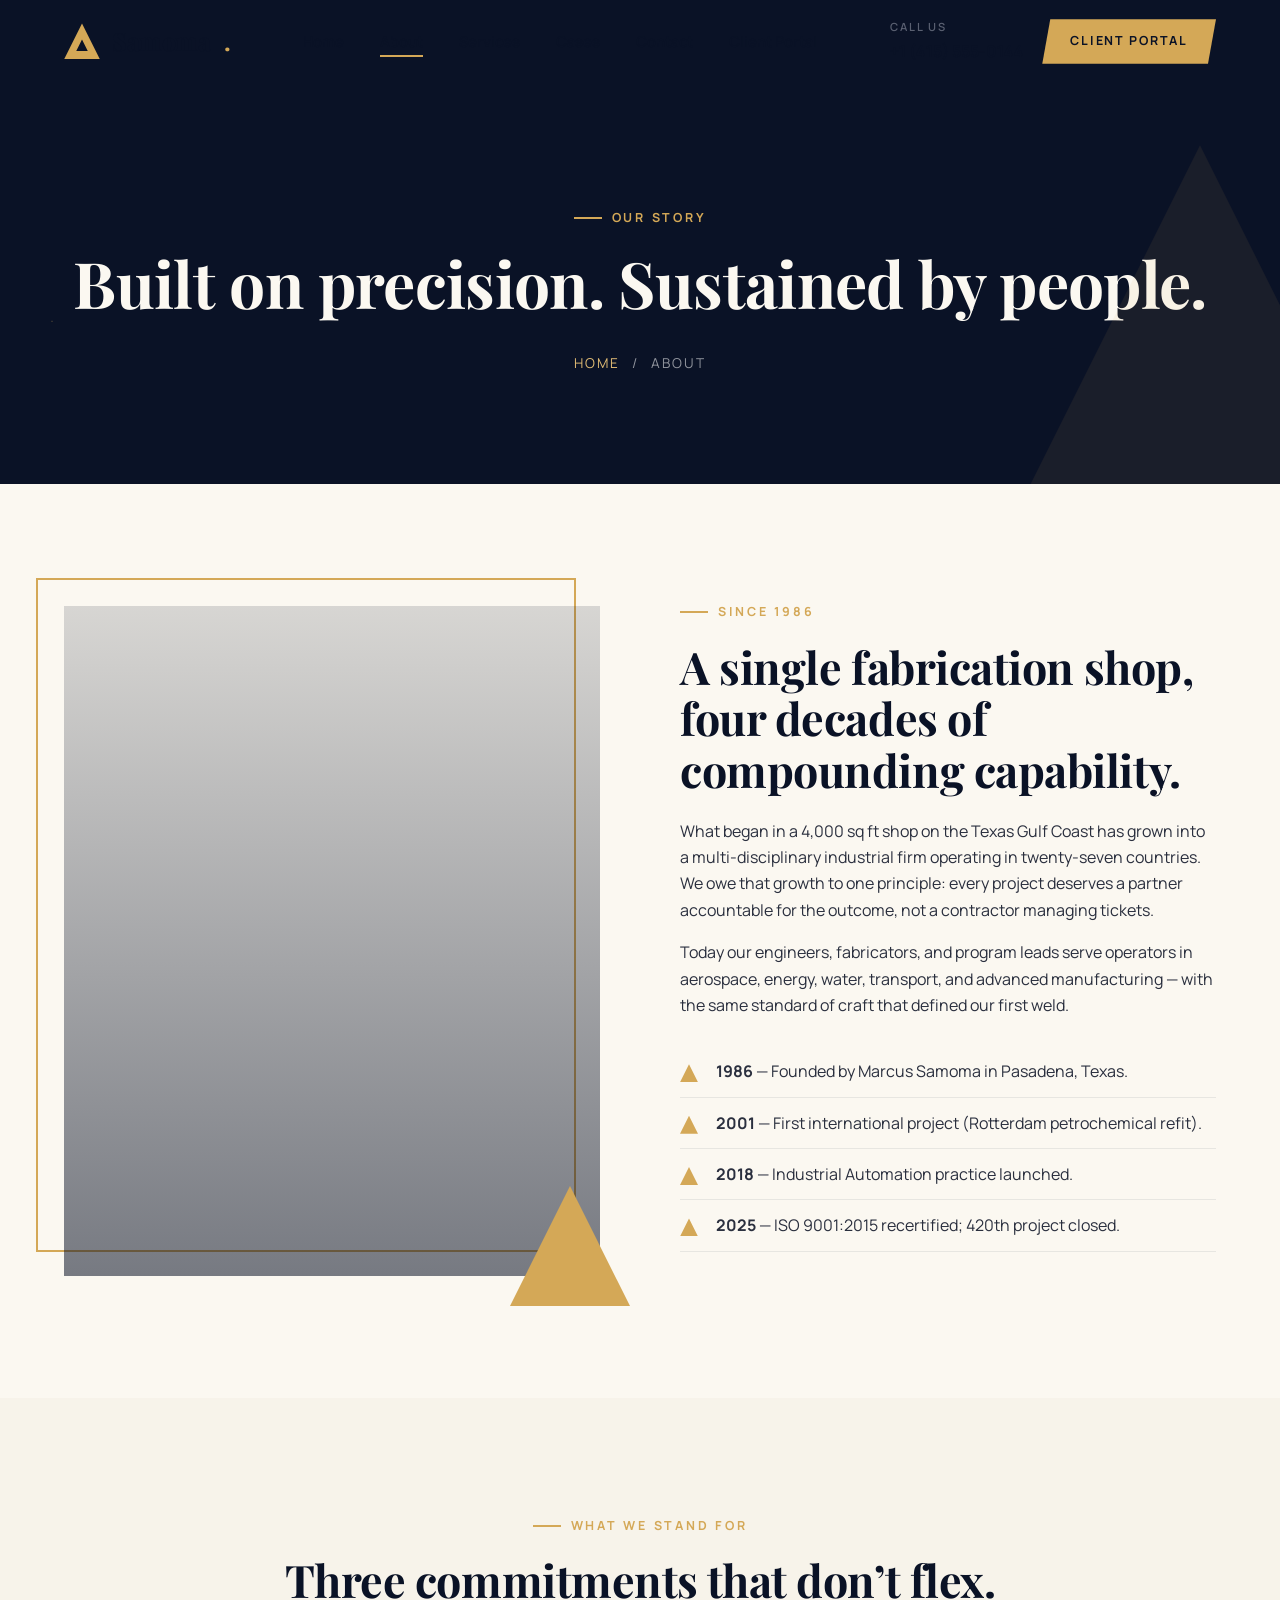
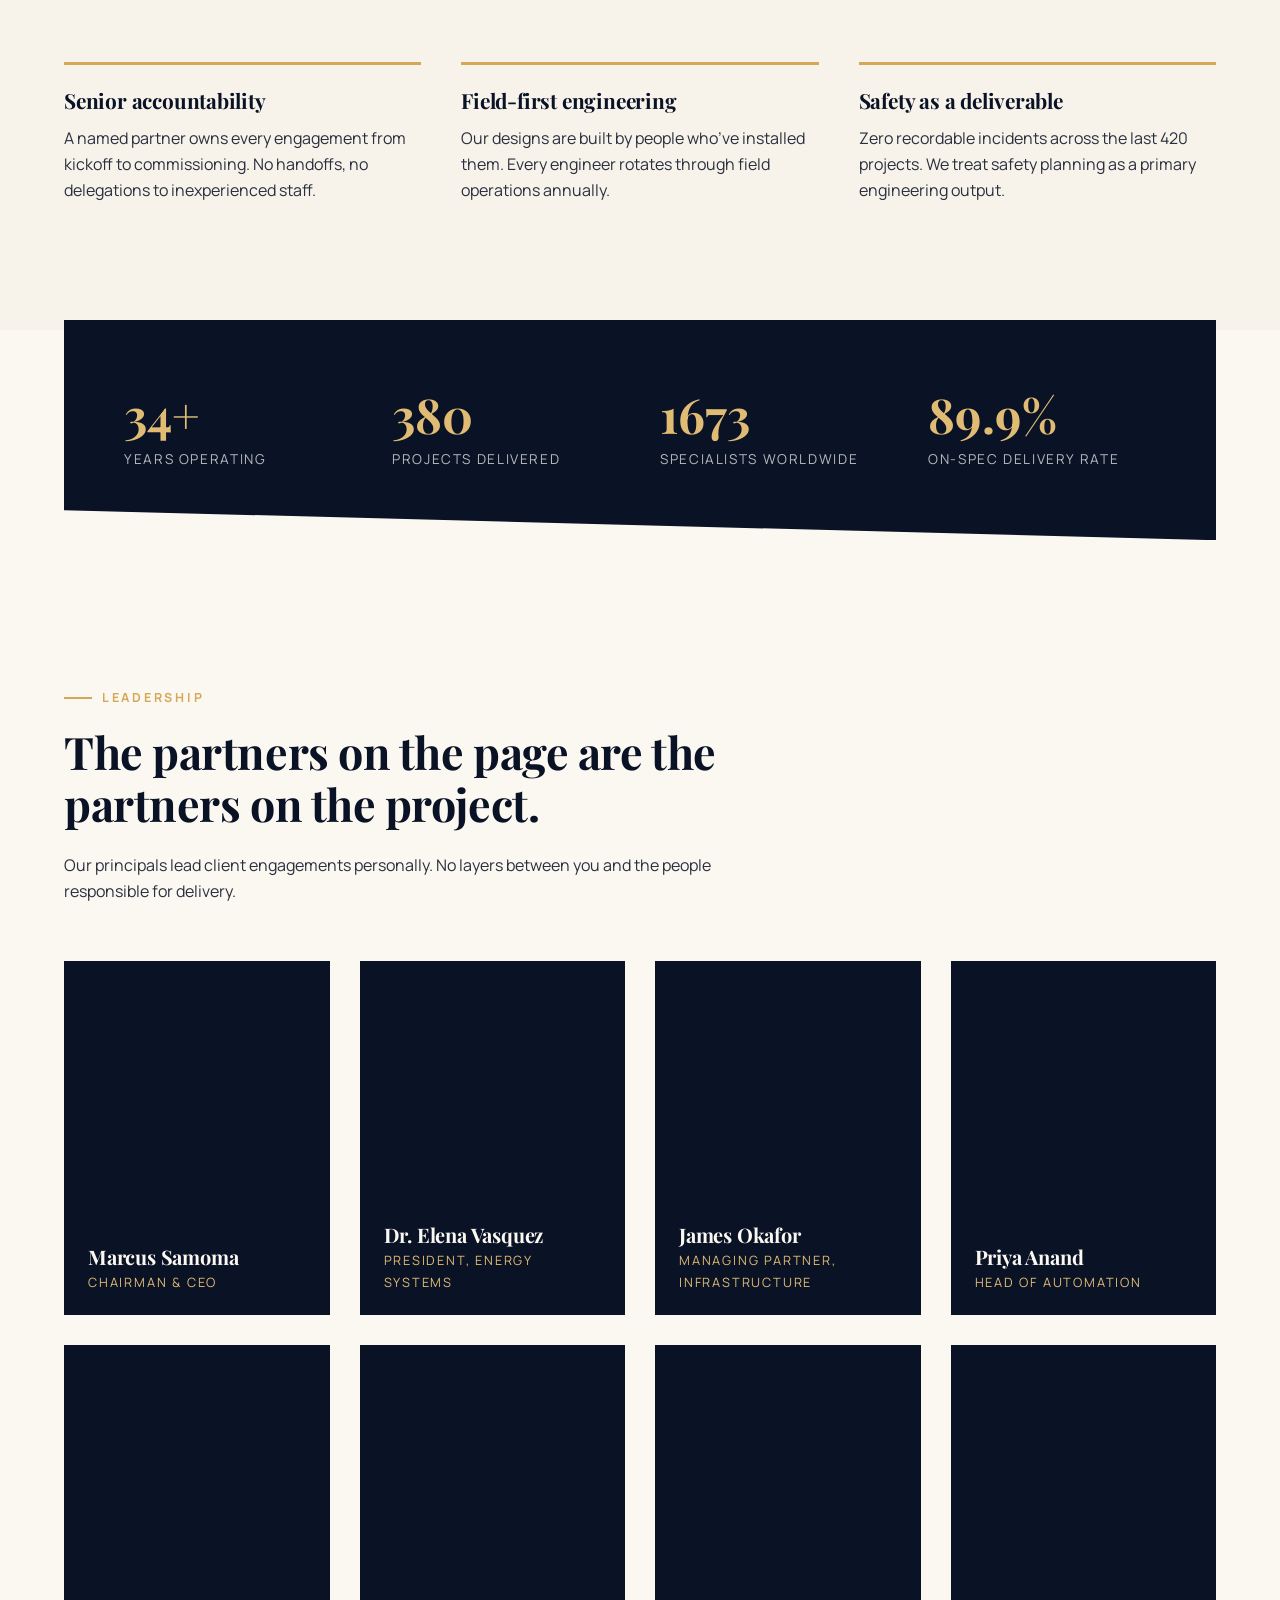
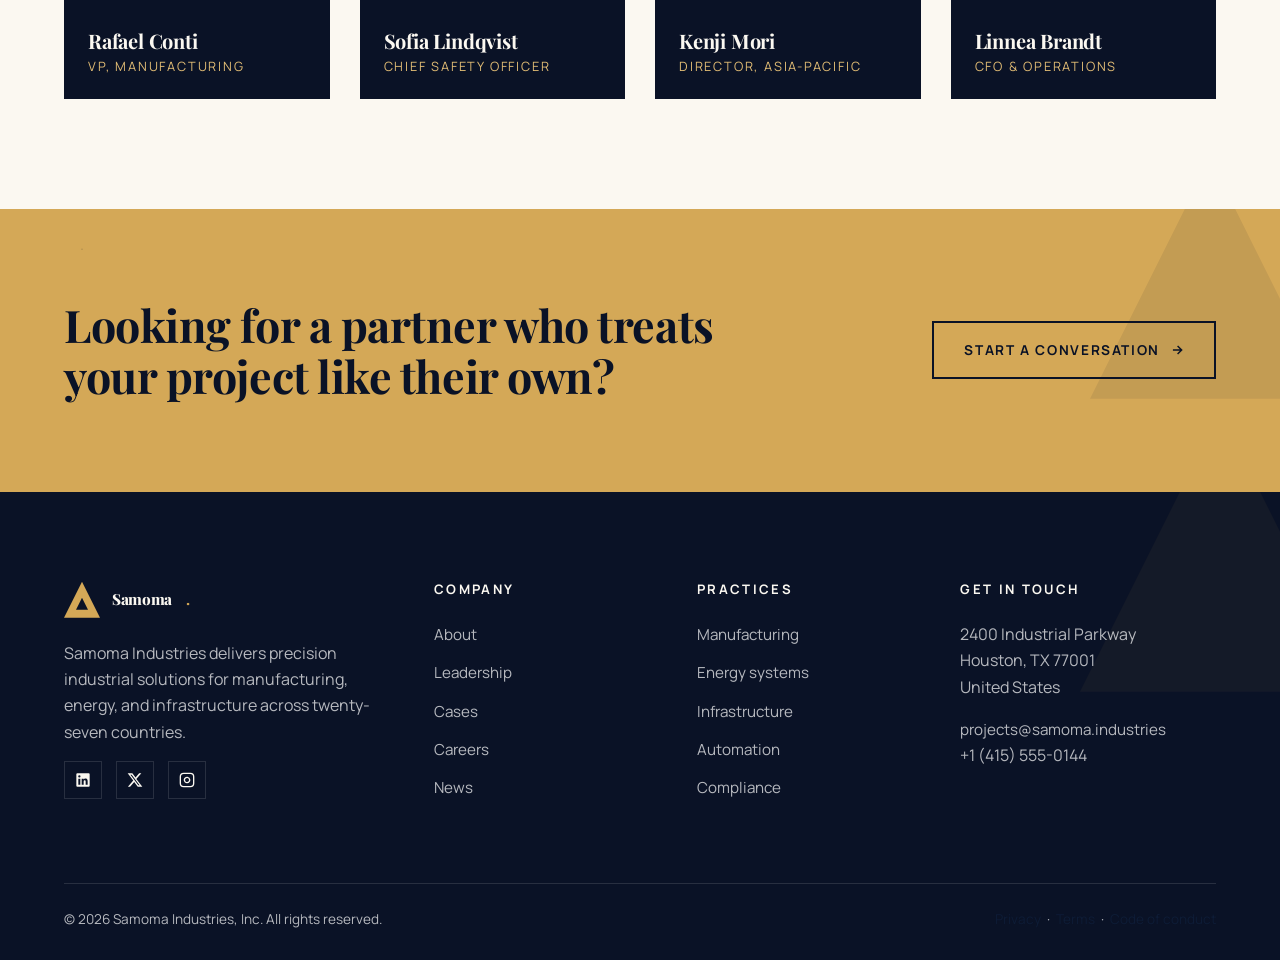
==== about.html @ aee5e315 "Initial commit: Samoma Industries static marketing site Four hand-written HTML pages (index, about, " ====
<!DOCTYPE html>
<html lang="en">
<head>
  <meta charset="UTF-8" />
  <meta name="viewport" content="width=device-width, initial-scale=1.0" />
  <title>About — Samoma Industries</title>
  <meta name="description" content="Four decades of industrial engineering, led by a senior team operating in 27 countries." />
  <link rel="preconnect" href="https://fonts.googleapis.com" />
  <link rel="preconnect" href="https://fonts.gstatic.com" crossorigin />
  <link href="https://fonts.googleapis.com/css2?family=Manrope:wght@400;500;600;700;800&family=Playfair+Display:ital,wght@0,400;0,600;0,700;0,800;1,400;1,600&display=swap" rel="stylesheet" />
  <link rel="stylesheet" href="assets/css/style.css" />
</head>
<body>

  <!-- Header -->
  <header class="site-header">
    <div class="container nav">
      <a class="brand" href="index.html">
        <span class="mark"></span>
        Samoma<strong>.</strong>
      </a>
      <ul class="nav-links" id="nav-links">
        <li><a href="index.html">Home</a></li>
        <li><a href="about.html" class="active">About</a></li>
        <li><a href="services.html">Services</a></li>
        <li><a href="services.html#cases">Cases</a></li>
        <li><a href="#contact">Contact</a></li>
        <li><a href="login.html">Client Portal</a></li>
      </ul>
      <div class="nav-cta">
        <div class="nav-phone">
          <span>Call us</span>
          +1 (415) 555&#8209;0144
        </div>
        <a class="btn btn-primary btn-compact" href="login.html">Client Portal</a>
        <button class="nav-toggle" aria-label="Toggle menu">
          <span></span><span></span><span></span>
        </button>
      </div>
    </div>
  </header>

  <!-- Page hero -->
  <section class="page-hero">
    <div class="container reveal">
      <span class="eyebrow" style="justify-content:center;">Our story</span>
      <h1>Built on precision. Sustained by people.</h1>
      <div class="crumbs">
        <a href="index.html">Home</a> <span>/</span> <span>About</span>
      </div>
    </div>
  </section>

  <!-- Story -->
  <section>
    <div class="container">
      <div class="about-preview">
        <div class="about-image reveal" style="background-image: linear-gradient(180deg, rgba(10,18,38,0.15), rgba(10,18,38,0.55)), url('https://images.unsplash.com/photo-1565939497761-3f0a9b2bc6e5?auto=format&fit=crop&w=900&q=80');"></div>
        <div class="about-copy reveal">
          <span class="eyebrow">Since 1986</span>
          <h2>A single fabrication shop, four decades of compounding capability.</h2>
          <p>What began in a 4,000 sq ft shop on the Texas Gulf Coast has grown into a multi-disciplinary industrial firm operating in twenty-seven countries. We owe that growth to one principle: every project deserves a partner accountable for the outcome, not a contractor managing tickets.</p>
          <p>Today our engineers, fabricators, and program leads serve operators in aerospace, energy, water, transport, and advanced manufacturing &mdash; with the same standard of craft that defined our first weld.</p>
          <ul class="about-features">
            <li><strong>1986</strong> &mdash; Founded by Marcus Samoma in Pasadena, Texas.</li>
            <li><strong>2001</strong> &mdash; First international project (Rotterdam petrochemical refit).</li>
            <li><strong>2018</strong> &mdash; Industrial Automation practice launched.</li>
            <li><strong>2025</strong> &mdash; ISO 9001:2015 recertified; 420th project closed.</li>
          </ul>
        </div>
      </div>
    </div>
  </section>

  <!-- Values -->
  <section style="background: var(--cream-100);">
    <div class="container">
      <div class="section-head center reveal">
        <span class="eyebrow">What we stand for</span>
        <h2>Three commitments that don&rsquo;t flex.</h2>
      </div>
      <div class="values-grid">
        <div class="value-card reveal">
          <h3>Senior accountability</h3>
          <p>A named partner owns every engagement from kickoff to commissioning. No handoffs, no delegations to inexperienced staff.</p>
        </div>
        <div class="value-card reveal">
          <h3>Field-first engineering</h3>
          <p>Our designs are built by people who&rsquo;ve installed them. Every engineer rotates through field operations annually.</p>
        </div>
        <div class="value-card reveal">
          <h3>Safety as a deliverable</h3>
          <p>Zero recordable incidents across the last 420 projects. We treat safety planning as a primary engineering output.</p>
        </div>
      </div>
    </div>
  </section>

  <!-- Stats band -->
  <section class="tight" style="padding-bottom: 110px;">
    <div class="container">
      <div class="stats-band reveal">
        <div class="stat">
          <div class="num"><span data-count="38" data-suffix="+">0</span></div>
          <div class="label">Years operating</div>
        </div>
        <div class="stat">
          <div class="num"><span data-count="420" data-suffix="">0</span></div>
          <div class="label">Projects delivered</div>
        </div>
        <div class="stat">
          <div class="num"><span data-count="1850" data-suffix="">0</span></div>
          <div class="label">Specialists worldwide</div>
        </div>
        <div class="stat">
          <div class="num"><span data-count="99.4" data-suffix="%">0</span></div>
          <div class="label">On-spec delivery rate</div>
        </div>
      </div>
    </div>
  </section>

  <!-- Team -->
  <section id="team" style="padding-top: 30px;">
    <div class="container">
      <div class="section-head reveal">
        <span class="eyebrow">Leadership</span>
        <h2>The partners on the page are the partners on the project.</h2>
        <p>Our principals lead client engagements personally. No layers between you and the people responsible for delivery.</p>
      </div>

      <div class="team-grid">
        <article class="team-card reveal">
          <div class="team-photo" style="background-image: url('https://images.unsplash.com/photo-1560250097-0b93528c311a?auto=format&fit=crop&w=600&q=80');"></div>
          <div class="team-social">
            <a href="#" aria-label="LinkedIn"><svg width="14" height="14" viewBox="0 0 24 24" fill="currentColor"><path d="M20.5 2h-17A1.5 1.5 0 0 0 2 3.5v17A1.5 1.5 0 0 0 3.5 22h17a1.5 1.5 0 0 0 1.5-1.5v-17A1.5 1.5 0 0 0 20.5 2zM8 19H5v-9h3zM6.5 8.25A1.75 1.75 0 1 1 8.3 6.5a1.78 1.78 0 0 1-1.8 1.75zM19 19h-3v-4.74c0-1.42-.6-1.93-1.38-1.93A1.74 1.74 0 0 0 13 14.19V19h-3v-9h2.9v1.3a3.11 3.11 0 0 1 2.7-1.4c1.55 0 3.36.86 3.36 3.66z"/></svg></a>
          </div>
          <div class="team-info">
            <h4>Marcus Samoma</h4>
            <div class="role">Chairman &amp; CEO</div>
          </div>
        </article>

        <article class="team-card reveal">
          <div class="team-photo" style="background-image: url('https://images.unsplash.com/photo-1573497019940-1c28c88b4f3e?auto=format&fit=crop&w=600&q=80');"></div>
          <div class="team-social">
            <a href="#" aria-label="LinkedIn"><svg width="14" height="14" viewBox="0 0 24 24" fill="currentColor"><path d="M20.5 2h-17A1.5 1.5 0 0 0 2 3.5v17A1.5 1.5 0 0 0 3.5 22h17a1.5 1.5 0 0 0 1.5-1.5v-17A1.5 1.5 0 0 0 20.5 2zM8 19H5v-9h3zM6.5 8.25A1.75 1.75 0 1 1 8.3 6.5a1.78 1.78 0 0 1-1.8 1.75zM19 19h-3v-4.74c0-1.42-.6-1.93-1.38-1.93A1.74 1.74 0 0 0 13 14.19V19h-3v-9h2.9v1.3a3.11 3.11 0 0 1 2.7-1.4c1.55 0 3.36.86 3.36 3.66z"/></svg></a>
          </div>
          <div class="team-info">
            <h4>Dr. Elena Vasquez</h4>
            <div class="role">President, Energy Systems</div>
          </div>
        </article>

        <article class="team-card reveal">
          <div class="team-photo" style="background-image: url('https://images.unsplash.com/photo-1507003211169-0a1dd7228f2d?auto=format&fit=crop&w=600&q=80');"></div>
          <div class="team-social">
            <a href="#" aria-label="LinkedIn"><svg width="14" height="14" viewBox="0 0 24 24" fill="currentColor"><path d="M20.5 2h-17A1.5 1.5 0 0 0 2 3.5v17A1.5 1.5 0 0 0 3.5 22h17a1.5 1.5 0 0 0 1.5-1.5v-17A1.5 1.5 0 0 0 20.5 2zM8 19H5v-9h3zM6.5 8.25A1.75 1.75 0 1 1 8.3 6.5a1.78 1.78 0 0 1-1.8 1.75zM19 19h-3v-4.74c0-1.42-.6-1.93-1.38-1.93A1.74 1.74 0 0 0 13 14.19V19h-3v-9h2.9v1.3a3.11 3.11 0 0 1 2.7-1.4c1.55 0 3.36.86 3.36 3.66z"/></svg></a>
          </div>
          <div class="team-info">
            <h4>James Okafor</h4>
            <div class="role">Managing Partner, Infrastructure</div>
          </div>
        </article>

        <article class="team-card reveal">
          <div class="team-photo" style="background-image: url('https://images.unsplash.com/photo-1580489944761-15a19d654956?auto=format&fit=crop&w=600&q=80');"></div>
          <div class="team-social">
            <a href="#" aria-label="LinkedIn"><svg width="14" height="14" viewBox="0 0 24 24" fill="currentColor"><path d="M20.5 2h-17A1.5 1.5 0 0 0 2 3.5v17A1.5 1.5 0 0 0 3.5 22h17a1.5 1.5 0 0 0 1.5-1.5v-17A1.5 1.5 0 0 0 20.5 2zM8 19H5v-9h3zM6.5 8.25A1.75 1.75 0 1 1 8.3 6.5a1.78 1.78 0 0 1-1.8 1.75zM19 19h-3v-4.74c0-1.42-.6-1.93-1.38-1.93A1.74 1.74 0 0 0 13 14.19V19h-3v-9h2.9v1.3a3.11 3.11 0 0 1 2.7-1.4c1.55 0 3.36.86 3.36 3.66z"/></svg></a>
          </div>
          <div class="team-info">
            <h4>Priya Anand</h4>
            <div class="role">Head of Automation</div>
          </div>
        </article>

        <article class="team-card reveal">
          <div class="team-photo" style="background-image: url('https://images.unsplash.com/photo-1519085360753-af0119f7cbe7?auto=format&fit=crop&w=600&q=80');"></div>
          <div class="team-social">
            <a href="#" aria-label="LinkedIn"><svg width="14" height="14" viewBox="0 0 24 24" fill="currentColor"><path d="M20.5 2h-17A1.5 1.5 0 0 0 2 3.5v17A1.5 1.5 0 0 0 3.5 22h17a1.5 1.5 0 0 0 1.5-1.5v-17A1.5 1.5 0 0 0 20.5 2zM8 19H5v-9h3zM6.5 8.25A1.75 1.75 0 1 1 8.3 6.5a1.78 1.78 0 0 1-1.8 1.75zM19 19h-3v-4.74c0-1.42-.6-1.93-1.38-1.93A1.74 1.74 0 0 0 13 14.19V19h-3v-9h2.9v1.3a3.11 3.11 0 0 1 2.7-1.4c1.55 0 3.36.86 3.36 3.66z"/></svg></a>
          </div>
          <div class="team-info">
            <h4>Rafael Conti</h4>
            <div class="role">VP, Manufacturing</div>
          </div>
        </article>

        <article class="team-card reveal">
          <div class="team-photo" style="background-image: url('https://images.unsplash.com/photo-1573496359142-b8d87734a5a2?auto=format&fit=crop&w=600&q=80');"></div>
          <div class="team-social">
            <a href="#" aria-label="LinkedIn"><svg width="14" height="14" viewBox="0 0 24 24" fill="currentColor"><path d="M20.5 2h-17A1.5 1.5 0 0 0 2 3.5v17A1.5 1.5 0 0 0 3.5 22h17a1.5 1.5 0 0 0 1.5-1.5v-17A1.5 1.5 0 0 0 20.5 2zM8 19H5v-9h3zM6.5 8.25A1.75 1.75 0 1 1 8.3 6.5a1.78 1.78 0 0 1-1.8 1.75zM19 19h-3v-4.74c0-1.42-.6-1.93-1.38-1.93A1.74 1.74 0 0 0 13 14.19V19h-3v-9h2.9v1.3a3.11 3.11 0 0 1 2.7-1.4c1.55 0 3.36.86 3.36 3.66z"/></svg></a>
          </div>
          <div class="team-info">
            <h4>Sofia Lindqvist</h4>
            <div class="role">Chief Safety Officer</div>
          </div>
        </article>

        <article class="team-card reveal">
          <div class="team-photo" style="background-image: url('https://images.unsplash.com/photo-1567532939604-b6b5b0db2604?auto=format&fit=crop&w=600&q=80');"></div>
          <div class="team-social">
            <a href="#" aria-label="LinkedIn"><svg width="14" height="14" viewBox="0 0 24 24" fill="currentColor"><path d="M20.5 2h-17A1.5 1.5 0 0 0 2 3.5v17A1.5 1.5 0 0 0 3.5 22h17a1.5 1.5 0 0 0 1.5-1.5v-17A1.5 1.5 0 0 0 20.5 2zM8 19H5v-9h3zM6.5 8.25A1.75 1.75 0 1 1 8.3 6.5a1.78 1.78 0 0 1-1.8 1.75zM19 19h-3v-4.74c0-1.42-.6-1.93-1.38-1.93A1.74 1.74 0 0 0 13 14.19V19h-3v-9h2.9v1.3a3.11 3.11 0 0 1 2.7-1.4c1.55 0 3.36.86 3.36 3.66z"/></svg></a>
          </div>
          <div class="team-info">
            <h4>Kenji Mori</h4>
            <div class="role">Director, Asia-Pacific</div>
          </div>
        </article>

        <article class="team-card reveal">
          <div class="team-photo" style="background-image: url('https://images.unsplash.com/photo-1559548331-f9cb98280344?auto=format&fit=crop&w=600&q=80');"></div>
          <div class="team-social">
            <a href="#" aria-label="LinkedIn"><svg width="14" height="14" viewBox="0 0 24 24" fill="currentColor"><path d="M20.5 2h-17A1.5 1.5 0 0 0 2 3.5v17A1.5 1.5 0 0 0 3.5 22h17a1.5 1.5 0 0 0 1.5-1.5v-17A1.5 1.5 0 0 0 20.5 2zM8 19H5v-9h3zM6.5 8.25A1.75 1.75 0 1 1 8.3 6.5a1.78 1.78 0 0 1-1.8 1.75zM19 19h-3v-4.74c0-1.42-.6-1.93-1.38-1.93A1.74 1.74 0 0 0 13 14.19V19h-3v-9h2.9v1.3a3.11 3.11 0 0 1 2.7-1.4c1.55 0 3.36.86 3.36 3.66z"/></svg></a>
          </div>
          <div class="team-info">
            <h4>Linnea Brandt</h4>
            <div class="role">CFO &amp; Operations</div>
          </div>
        </article>
      </div>
    </div>
  </section>

  <!-- CTA -->
  <section id="contact" class="cta-band">
    <div class="container cta-inner reveal">
      <h2>Looking for a partner who treats your project like their own?</h2>
      <a class="btn btn-outline" href="mailto:projects@samoma.industries">
        Start a conversation
        <svg class="arrow" width="14" height="14" viewBox="0 0 24 24" fill="none" stroke="currentColor" stroke-width="2.5"><path d="M5 12h14M13 5l7 7-7 7"/></svg>
      </a>
    </div>
  </section>

  <!-- Footer -->
  <footer class="site-footer">
    <div class="container">
      <div class="footer-grid">
        <div>
          <a class="brand" href="index.html">
            <span class="mark"></span>
            Samoma<strong>.</strong>
          </a>
          <p>Samoma Industries delivers precision industrial solutions for manufacturing, energy, and infrastructure across twenty-seven countries.</p>
          <div class="footer-socials">
            <a href="#" aria-label="LinkedIn"><svg width="16" height="16" viewBox="0 0 24 24" fill="currentColor"><path d="M20.5 2h-17A1.5 1.5 0 0 0 2 3.5v17A1.5 1.5 0 0 0 3.5 22h17a1.5 1.5 0 0 0 1.5-1.5v-17A1.5 1.5 0 0 0 20.5 2zM8 19H5v-9h3zM6.5 8.25A1.75 1.75 0 1 1 8.3 6.5a1.78 1.78 0 0 1-1.8 1.75zM19 19h-3v-4.74c0-1.42-.6-1.93-1.38-1.93A1.74 1.74 0 0 0 13 14.19V19h-3v-9h2.9v1.3a3.11 3.11 0 0 1 2.7-1.4c1.55 0 3.36.86 3.36 3.66z"/></svg></a>
            <a href="#" aria-label="Twitter"><svg width="16" height="16" viewBox="0 0 24 24" fill="currentColor"><path d="M18.244 2H21.5l-7.5 8.57L23 22h-6.844l-5.36-7.01L4.6 22H1.34l8.014-9.16L1 2h7.014l4.84 6.41zm-1.2 18h1.83L7.04 4h-1.96z"/></svg></a>
            <a href="#" aria-label="Instagram"><svg width="16" height="16" viewBox="0 0 24 24" fill="none" stroke="currentColor" stroke-width="2"><rect x="2" y="2" width="20" height="20" rx="5"/><path d="M16 11.37A4 4 0 1 1 12.63 8 4 4 0 0 1 16 11.37zM17.5 6.5h.01"/></svg></a>
          </div>
        </div>
        <div>
          <h5>Company</h5>
          <ul>
            <li><a href="about.html">About</a></li>
            <li><a href="about.html#team">Leadership</a></li>
            <li><a href="services.html#cases">Cases</a></li>
            <li><a href="#">Careers</a></li>
            <li><a href="#">News</a></li>
          </ul>
        </div>
        <div>
          <h5>Practices</h5>
          <ul>
            <li><a href="services.html">Manufacturing</a></li>
            <li><a href="services.html">Energy systems</a></li>
            <li><a href="services.html">Infrastructure</a></li>
            <li><a href="services.html">Automation</a></li>
            <li><a href="services.html">Compliance</a></li>
          </ul>
        </div>
        <div>
          <h5>Get in touch</h5>
          <p>2400 Industrial Parkway<br/>Houston, TX 77001<br/>United States</p>
          <p><a href="mailto:projects@samoma.industries">projects@samoma.industries</a><br/>+1 (415) 555-0144</p>
        </div>
      </div>
      <div class="footer-bottom">
        <div>&copy; <span id="year">2026</span> Samoma Industries, Inc. All rights reserved.</div>
        <div><a href="#">Privacy</a> &nbsp;&middot;&nbsp; <a href="#">Terms</a> &nbsp;&middot;&nbsp; <a href="#">Code of conduct</a></div>
      </div>
    </div>
  </footer>

  <script src="assets/js/main.js"></script>
</body>
</html>
---- assets/css/style.css ----
/* ============================================================
   Samoma Industries — Grandviz-inspired theme
   Palette: deep navy + warm gold + cream
   Typography: Playfair Display (display) + Manrope (UI/body)
   ============================================================ */

:root {
  --navy-900: #0a1226;
  --navy-800: #0e1c36;
  --navy-700: #142544;
  --navy-600: #1e3260;
  --gold-500: #d4a857;
  --gold-400: #e0bb74;
  --gold-300: #ecd29c;
  --cream-100: #f7f3ea;
  --cream-50:  #fbf8f1;
  --ink-900: #0c0f1a;
  --ink-700: #2a2f3e;
  --ink-500: #5a6071;
  --ink-300: #aab1c1;
  --line: rgba(10, 18, 38, 0.08);
  --line-light: rgba(255, 255, 255, 0.12);
  --danger: #c0392b;
  --shadow-sm: 0 4px 14px rgba(10, 18, 38, 0.06);
  --shadow-md: 0 16px 40px rgba(10, 18, 38, 0.10);
  --shadow-lg: 0 30px 70px rgba(10, 18, 38, 0.18);
  --radius-sm: 4px;
  --radius-md: 10px;
  --radius-lg: 18px;
  --container: 1200px;
  --transition: 0.35s cubic-bezier(0.22, 0.61, 0.36, 1);
}

* { box-sizing: border-box; }

html { scroll-behavior: smooth; }

body {
  margin: 0;
  font-family: 'Manrope', -apple-system, BlinkMacSystemFont, 'Segoe UI', sans-serif;
  font-size: 16px;
  line-height: 1.65;
  color: var(--ink-700);
  background: var(--cream-50);
  -webkit-font-smoothing: antialiased;
  overflow-x: hidden;
}

img { max-width: 100%; display: block; }

a {
  color: var(--navy-800);
  text-decoration: none;
  transition: color var(--transition);
}
a:hover { color: var(--gold-500); }

h1, h2, h3, h4, h5 {
  font-family: 'Playfair Display', Georgia, serif;
  color: var(--navy-900);
  font-weight: 700;
  letter-spacing: -0.01em;
  margin: 0 0 0.5em;
  line-height: 1.15;
}

h1 { font-size: clamp(2.4rem, 5vw, 4rem); }
h2 { font-size: clamp(1.9rem, 3.6vw, 2.8rem); }
h3 { font-size: clamp(1.3rem, 2vw, 1.55rem); }
h4 { font-size: 1.1rem; }

p { margin: 0 0 1rem; }

.container {
  max-width: var(--container);
  margin: 0 auto;
  padding: 0 24px;
}

/* ---------- Eyebrow & section heads ---------- */
.eyebrow {
  display: inline-flex;
  align-items: center;
  gap: 10px;
  font-family: 'Manrope', sans-serif;
  font-size: 0.78rem;
  font-weight: 700;
  letter-spacing: 0.22em;
  text-transform: uppercase;
  color: var(--gold-500);
  margin-bottom: 18px;
}
.eyebrow::before {
  content: "";
  width: 28px; height: 2px;
  background: var(--gold-500);
}

.section-head { max-width: 720px; margin-bottom: 56px; }
.section-head.center { margin-left: auto; margin-right: auto; text-align: center; }
.section-head.center .eyebrow { justify-content: center; }

/* ---------- Buttons ---------- */
.btn {
  display: inline-flex;
  align-items: center;
  gap: 10px;
  padding: 16px 30px;
  font-family: 'Manrope', sans-serif;
  font-weight: 700;
  font-size: 0.85rem;
  letter-spacing: 0.12em;
  text-transform: uppercase;
  border: none;
  cursor: pointer;
  position: relative;
  overflow: hidden;
  transition: transform var(--transition), box-shadow var(--transition), background var(--transition), color var(--transition);
}
.btn-primary {
  background: var(--gold-500);
  color: var(--navy-900);
  clip-path: polygon(8px 0, 100% 0, calc(100% - 8px) 100%, 0 100%);
  padding-left: 36px;
  padding-right: 36px;
}
.btn-primary:hover {
  background: var(--navy-900);
  color: var(--gold-400);
}
.btn-outline {
  background: transparent;
  color: var(--navy-900);
  border: 2px solid var(--navy-900);
}
.btn-outline:hover {
  background: var(--navy-900);
  color: var(--cream-50);
}
.btn-ghost {
  background: transparent;
  color: var(--cream-50);
  border: 2px solid rgba(255,255,255,0.35);
}
.btn-ghost:hover {
  background: var(--gold-500);
  color: var(--navy-900);
  border-color: var(--gold-500);
}
.btn .arrow { transition: transform var(--transition); }
.btn:hover .arrow { transform: translateX(6px); }

.btn-compact {
  padding: 12px 22px;
  font-size: 0.78rem;
  letter-spacing: 0.14em;
}
.btn-compact.btn-primary {
  padding-left: 28px;
  padding-right: 28px;
}

/* ---------- Header / Nav ---------- */
.site-header {
  position: fixed;
  top: 0; left: 0; right: 0;
  z-index: 100;
  padding: 18px 0;
  transition: background var(--transition), padding var(--transition), box-shadow var(--transition);
}
.site-header.scrolled {
  background: var(--cream-50);
  padding: 10px 0;
  box-shadow: var(--shadow-sm);
}
.nav {
  display: flex;
  align-items: center;
  justify-content: space-between;
  gap: 24px;
}
.brand {
  display: flex;
  align-items: center;
  gap: 12px;
  font-family: 'Playfair Display', serif;
  font-size: 1.55rem;
  font-weight: 800;
  color: var(--navy-900);
  letter-spacing: -0.02em;
}
.brand .mark {
  width: 36px; height: 36px;
  display: grid; place-items: center;
  background: var(--gold-500);
  clip-path: polygon(50% 0, 100% 100%, 0 100%);
}
.brand .mark::after {
  content: "";
  width: 12px; height: 12px;
  background: var(--navy-900);
  clip-path: polygon(50% 0, 100% 100%, 0 100%);
  margin-top: 8px;
}
.brand strong { color: var(--gold-500); margin-left: 2px; }

.nav-links {
  display: flex;
  gap: 36px;
  list-style: none;
  margin: 0; padding: 0;
}
.nav-links a {
  font-family: 'Manrope', sans-serif;
  font-weight: 600;
  font-size: 0.92rem;
  color: var(--navy-900);
  position: relative;
  padding: 6px 0;
}
.nav-links a::after {
  content: "";
  position: absolute;
  left: 0; bottom: 0;
  width: 0; height: 2px;
  background: var(--gold-500);
  transition: width var(--transition);
}
.nav-links a:hover::after,
.nav-links a.active::after { width: 100%; }

.nav-cta { display: flex; align-items: center; gap: 18px; }
.nav-phone {
  display: none;
  font-family: 'Manrope', sans-serif;
  font-weight: 700;
  color: var(--navy-900);
}
.nav-phone span {
  display: block;
  font-size: 0.7rem;
  font-weight: 600;
  color: var(--ink-500);
  letter-spacing: 0.18em;
  text-transform: uppercase;
  margin-bottom: 2px;
}

.nav-toggle {
  display: none;
  background: none;
  border: 0;
  width: 40px; height: 40px;
  cursor: pointer;
  flex-direction: column;
  justify-content: center;
  gap: 5px;
}
.nav-toggle span {
  display: block;
  width: 24px; height: 2px;
  background: var(--navy-900);
  transition: transform var(--transition), opacity var(--transition);
}

/* ---------- Hero ---------- */
.hero {
  position: relative;
  padding: 180px 0 120px;
  background: var(--navy-900);
  color: var(--cream-50);
  overflow: hidden;
}
.hero::before {
  content: "";
  position: absolute;
  top: 0; right: 0;
  width: 55%; height: 100%;
  background:
    radial-gradient(circle at 30% 30%, rgba(212,168,87,0.18), transparent 60%),
    linear-gradient(135deg, var(--navy-800), var(--navy-900));
  clip-path: polygon(25% 0, 100% 0, 100% 100%, 0 100%);
}
.hero::after {
  /* Triangle accents - signature Grandviz element */
  content: "";
  position: absolute;
  right: -60px; top: 20%;
  width: 380px; height: 380px;
  background: var(--gold-500);
  opacity: 0.08;
  clip-path: polygon(50% 0, 100% 100%, 0 100%);
  animation: floaty 8s ease-in-out infinite;
}
@keyframes floaty {
  0%, 100% { transform: translateY(0) rotate(0); }
  50% { transform: translateY(-20px) rotate(6deg); }
}

.hero-inner {
  position: relative;
  z-index: 2;
  display: grid;
  grid-template-columns: 1.1fr 0.9fr;
  gap: 60px;
  align-items: center;
}
.hero h1 { color: var(--cream-50); }
.hero h1 em {
  font-style: italic;
  color: var(--gold-400);
}
.hero .lede {
  font-size: 1.1rem;
  color: rgba(255,255,255,0.78);
  max-width: 520px;
  margin-bottom: 36px;
}
.hero-actions { display: flex; gap: 16px; flex-wrap: wrap; }

.hero-stats {
  display: grid;
  grid-template-columns: repeat(3, 1fr);
  gap: 24px;
  margin-top: 60px;
  padding-top: 40px;
  border-top: 1px solid var(--line-light);
}
.hero-stats .num {
  font-family: 'Playfair Display', serif;
  font-size: 2.6rem;
  font-weight: 700;
  color: var(--gold-400);
  line-height: 1;
  margin-bottom: 8px;
}
.hero-stats .label {
  font-size: 0.85rem;
  color: rgba(255,255,255,0.6);
  letter-spacing: 0.06em;
}

.hero-visual {
  position: relative;
  height: 480px;
}
.hero-visual .frame {
  position: absolute;
  inset: 0;
  background: linear-gradient(180deg, rgba(212,168,87,0.85), rgba(212,168,87,0.3));
  clip-path: polygon(0 0, 100% 0, 100% 88%, 50% 100%, 0 88%);
}
.hero-visual .frame-inner {
  position: absolute;
  inset: 8px;
  background-image:
    linear-gradient(180deg, rgba(10,18,38,0.35), rgba(10,18,38,0.7)),
    url("https://images.unsplash.com/photo-1554224155-1696413565d3?auto=format&fit=crop&w=1200&q=80");
  background-size: cover;
  background-position: center;
  clip-path: polygon(0 0, 100% 0, 100% 88%, 50% 100%, 0 88%);
}
.hero-badge {
  position: absolute;
  left: -40px; bottom: 40px;
  background: var(--cream-50);
  color: var(--navy-900);
  padding: 22px 28px;
  box-shadow: var(--shadow-lg);
  display: flex; align-items: center; gap: 16px;
  z-index: 3;
}
.hero-badge .badge-icon {
  width: 52px; height: 52px;
  display: grid; place-items: center;
  background: var(--navy-900);
  color: var(--gold-500);
  font-family: 'Playfair Display', serif;
  font-size: 1.4rem;
  font-weight: 700;
  clip-path: polygon(50% 0, 100% 100%, 0 100%);
}
.hero-badge .badge-icon span { margin-top: 14px; }
.hero-badge strong { display: block; font-family: 'Playfair Display', serif; font-size: 1.2rem; }
.hero-badge small { color: var(--ink-500); font-size: 0.78rem; letter-spacing: 0.1em; text-transform: uppercase; }

/* ---------- Section base ---------- */
section { padding: 110px 0; position: relative; }
section.tight { padding: 80px 0; }
section.dark {
  background: var(--navy-900);
  color: rgba(255,255,255,0.78);
}
section.dark h1,
section.dark h2,
section.dark h3 { color: var(--cream-50); }

/* ---------- Services grid ---------- */
.services-grid {
  display: grid;
  grid-template-columns: repeat(3, 1fr);
  gap: 24px;
}
.service-card {
  background: var(--cream-50);
  padding: 44px 32px 36px;
  border: 1px solid var(--line);
  position: relative;
  transition: transform var(--transition), box-shadow var(--transition), background var(--transition), color var(--transition);
  overflow: hidden;
}
.service-card::before {
  content: "";
  position: absolute;
  top: 0; left: 0;
  width: 60px; height: 60px;
  background: var(--gold-500);
  clip-path: polygon(0 0, 100% 0, 0 100%);
  opacity: 0;
  transition: opacity var(--transition);
}
.service-card:hover {
  transform: translateY(-6px);
  box-shadow: var(--shadow-md);
  background: var(--navy-900);
  color: rgba(255,255,255,0.78);
}
.service-card:hover h3 { color: var(--cream-50); }
.service-card:hover::before { opacity: 1; }

.service-icon {
  width: 64px; height: 64px;
  display: grid; place-items: center;
  background: var(--navy-900);
  color: var(--gold-500);
  margin-bottom: 28px;
  clip-path: polygon(50% 0, 100% 50%, 50% 100%, 0 50%);
  transition: background var(--transition);
}
.service-card:hover .service-icon {
  background: var(--gold-500);
  color: var(--navy-900);
}
.service-icon svg { width: 28px; height: 28px; }
.service-card h3 { transition: color var(--transition); }
.service-card .num {
  position: absolute;
  top: 26px; right: 30px;
  font-family: 'Playfair Display', serif;
  font-size: 1.2rem;
  font-weight: 700;
  color: var(--ink-300);
  font-style: italic;
}
.service-link {
  display: inline-flex;
  align-items: center;
  gap: 8px;
  margin-top: 18px;
  font-weight: 700;
  font-size: 0.82rem;
  text-transform: uppercase;
  letter-spacing: 0.14em;
  color: var(--navy-900);
  transition: color var(--transition);
}
.service-card:hover .service-link { color: var(--gold-400); }

/* ---------- About preview ---------- */
.about-preview { display: grid; grid-template-columns: 1fr 1fr; gap: 80px; align-items: center; }
.about-image {
  position: relative;
  aspect-ratio: 4 / 5;
  background-image: linear-gradient(180deg, rgba(10,18,38,0.15), rgba(10,18,38,0.55)),
    url("https://images.unsplash.com/photo-1521737711867-e3b97375f902?auto=format&fit=crop&w=900&q=80");
  background-size: cover;
  background-position: center;
}
.about-image::before {
  content: "";
  position: absolute;
  top: -28px; left: -28px;
  width: 100%; height: 100%;
  border: 2px solid var(--gold-500);
  z-index: -1;
}
.about-image::after {
  content: "";
  position: absolute;
  bottom: -30px; right: -30px;
  width: 120px; height: 120px;
  background: var(--gold-500);
  clip-path: polygon(50% 0, 100% 100%, 0 100%);
}
.about-features { list-style: none; padding: 0; margin: 28px 0 36px; }
.about-features li {
  padding: 12px 0 12px 36px;
  position: relative;
  border-bottom: 1px solid var(--line);
}
.about-features li::before {
  content: "";
  position: absolute;
  left: 0; top: 18px;
  width: 18px; height: 18px;
  background: var(--gold-500);
  clip-path: polygon(50% 0, 100% 100%, 0 100%);
}
.signature-row {
  display: flex; align-items: center; gap: 24px;
  margin-top: 32px;
  padding-top: 28px;
  border-top: 1px solid var(--line);
}
.signature-row .sig-name {
  font-family: 'Playfair Display', serif;
  font-style: italic;
  font-size: 1.4rem;
  color: var(--navy-900);
}
.signature-row .sig-role { font-size: 0.85rem; color: var(--ink-500); letter-spacing: 0.08em; text-transform: uppercase; }

/* ---------- Stats band ---------- */
.stats-band {
  display: grid;
  grid-template-columns: repeat(4, 1fr);
  gap: 40px;
  padding: 70px 60px;
  background: var(--navy-900);
  color: var(--cream-50);
  position: relative;
  margin-top: -90px;
  z-index: 3;
  clip-path: polygon(0 0, 100% 0, 100% 100%, 0 calc(100% - 30px));
}
.stats-band .stat .num {
  font-family: 'Playfair Display', serif;
  font-size: 3rem;
  font-weight: 700;
  color: var(--gold-400);
  line-height: 1;
  margin-bottom: 10px;
}
.stats-band .stat .label {
  font-size: 0.85rem;
  letter-spacing: 0.12em;
  text-transform: uppercase;
  color: rgba(255,255,255,0.7);
}

/* ---------- CTA band ---------- */
.cta-band {
  position: relative;
  padding: 90px 0;
  background: var(--gold-500);
  color: var(--navy-900);
  overflow: hidden;
}
.cta-band::before {
  content: "";
  position: absolute;
  right: -50px; top: -50px;
  width: 240px; height: 240px;
  background: var(--navy-900);
  opacity: 0.08;
  clip-path: polygon(50% 0, 100% 100%, 0 100%);
}
.cta-band::after {
  content: "";
  position: absolute;
  left: -80px; bottom: -80px;
  width: 320px; height: 320px;
  border: 2px solid var(--navy-900);
  opacity: 0.12;
  clip-path: polygon(50% 0, 100% 100%, 0 100%);
}
.cta-inner {
  display: flex;
  justify-content: space-between;
  align-items: center;
  gap: 40px;
  position: relative;
  z-index: 2;
}
.cta-inner h2 { color: var(--navy-900); margin: 0; max-width: 700px; }

/* ---------- Team ---------- */
.team-grid {
  display: grid;
  grid-template-columns: repeat(4, 1fr);
  gap: 30px;
}
.team-card {
  position: relative;
  overflow: hidden;
  background: var(--navy-900);
  color: var(--cream-50);
}
.team-photo {
  aspect-ratio: 3 / 4;
  background-size: cover;
  background-position: center;
  position: relative;
  transition: transform var(--transition);
}
.team-photo::after {
  content: "";
  position: absolute;
  inset: 0;
  background: linear-gradient(180deg, transparent 40%, rgba(10,18,38,0.85));
  transition: opacity var(--transition);
}
.team-card:hover .team-photo { transform: scale(1.04); }
.team-info {
  position: absolute;
  bottom: 0; left: 0; right: 0;
  padding: 24px 24px 22px;
  z-index: 2;
}
.team-info h4 {
  font-family: 'Playfair Display', serif;
  font-size: 1.25rem;
  color: var(--cream-50);
  margin: 0 0 4px;
}
.team-info .role {
  font-size: 0.8rem;
  color: var(--gold-400);
  letter-spacing: 0.14em;
  text-transform: uppercase;
}
.team-social {
  position: absolute;
  top: 20px; right: 20px;
  display: flex; flex-direction: column; gap: 8px;
  opacity: 0;
  transform: translateY(-10px);
  transition: opacity var(--transition), transform var(--transition);
  z-index: 2;
}
.team-card:hover .team-social {
  opacity: 1;
  transform: translateY(0);
}
.team-social a {
  width: 36px; height: 36px;
  display: grid; place-items: center;
  background: var(--gold-500);
  color: var(--navy-900);
}
.team-social a:hover { background: var(--cream-50); }

/* ---------- Page hero (inner pages) ---------- */
.page-hero {
  background: var(--navy-900);
  color: var(--cream-50);
  padding: 200px 0 110px;
  position: relative;
  overflow: hidden;
  text-align: center;
}
.page-hero::before {
  content: "";
  position: absolute;
  right: -100px; top: 30%;
  width: 360px; height: 360px;
  background: var(--gold-500);
  opacity: 0.08;
  clip-path: polygon(50% 0, 100% 100%, 0 100%);
}
.page-hero::after {
  content: "";
  position: absolute;
  left: -60px; bottom: -60px;
  width: 220px; height: 220px;
  border: 2px solid rgba(212,168,87,0.3);
  clip-path: polygon(50% 0, 100% 100%, 0 100%);
}
.page-hero h1 { color: var(--cream-50); }
.page-hero .crumbs {
  display: flex;
  justify-content: center;
  gap: 12px;
  font-size: 0.85rem;
  letter-spacing: 0.14em;
  text-transform: uppercase;
  color: rgba(255,255,255,0.55);
  margin-top: 16px;
}
.page-hero .crumbs a { color: var(--gold-400); }

/* ---------- Cases grid ---------- */
.cases-grid {
  display: grid;
  grid-template-columns: repeat(2, 1fr);
  gap: 30px;
}
.case-card {
  position: relative;
  overflow: hidden;
  aspect-ratio: 4 / 3;
  background-size: cover;
  background-position: center;
  color: var(--cream-50);
  display: flex;
  align-items: flex-end;
  padding: 36px;
  transition: transform var(--transition);
}
.case-card:hover { transform: translateY(-4px); }
.case-card::before {
  content: "";
  position: absolute;
  inset: 0;
  background: linear-gradient(180deg, rgba(10,18,38,0.1) 30%, rgba(10,18,38,0.92));
  transition: opacity var(--transition);
}
.case-card-inner { position: relative; z-index: 2; }
.case-card .tag {
  display: inline-block;
  font-size: 0.7rem;
  font-weight: 700;
  letter-spacing: 0.18em;
  text-transform: uppercase;
  color: var(--gold-400);
  margin-bottom: 10px;
}
.case-card h3 {
  color: var(--cream-50);
  margin: 0 0 10px;
  font-size: 1.5rem;
}
.case-card .read-more {
  font-size: 0.78rem;
  font-weight: 700;
  letter-spacing: 0.16em;
  text-transform: uppercase;
  color: var(--cream-50);
  display: inline-flex; align-items: center; gap: 8px;
}
.case-card .read-more:hover { color: var(--gold-400); }

/* ---------- Process steps ---------- */
.process-grid {
  display: grid;
  grid-template-columns: repeat(4, 1fr);
  gap: 24px;
  position: relative;
}
.process-step {
  position: relative;
  padding: 36px 26px;
  background: var(--cream-50);
  border: 1px solid var(--line);
}
.process-step .step-num {
  font-family: 'Playfair Display', serif;
  font-size: 3rem;
  font-weight: 700;
  color: var(--gold-500);
  line-height: 1;
  margin-bottom: 18px;
  opacity: 0.6;
}
.process-step h4 {
  font-family: 'Playfair Display', serif;
  font-size: 1.2rem;
  color: var(--navy-900);
  margin: 0 0 10px;
}

/* ---------- Values list ---------- */
.values-grid {
  display: grid;
  grid-template-columns: repeat(3, 1fr);
  gap: 40px;
}
.value-card {
  padding-top: 24px;
  border-top: 3px solid var(--gold-500);
}
.value-card h3 {
  font-size: 1.3rem;
  margin-bottom: 12px;
}

/* ---------- Footer ---------- */
.site-footer {
  background: var(--navy-900);
  color: rgba(255,255,255,0.7);
  padding: 90px 0 30px;
  position: relative;
  overflow: hidden;
}
.site-footer::before {
  content: "";
  position: absolute;
  right: -80px; top: -80px;
  width: 280px; height: 280px;
  background: var(--gold-500);
  opacity: 0.05;
  clip-path: polygon(50% 0, 100% 100%, 0 100%);
}
.footer-grid {
  display: grid;
  grid-template-columns: 1.5fr 1fr 1fr 1.2fr;
  gap: 50px;
  position: relative;
  z-index: 2;
}
.footer-grid h5 {
  font-family: 'Manrope', sans-serif;
  font-size: 0.82rem;
  font-weight: 700;
  letter-spacing: 0.18em;
  text-transform: uppercase;
  color: var(--cream-50);
  margin: 0 0 24px;
}
.footer-grid .brand { color: var(--cream-50); margin-bottom: 22px; }
.footer-grid ul { list-style: none; margin: 0; padding: 0; }
.footer-grid li { margin-bottom: 12px; }
.footer-grid a { color: rgba(255,255,255,0.7); font-size: 0.95rem; }
.footer-grid a:hover { color: var(--gold-400); }
.footer-bottom {
  margin-top: 70px;
  padding-top: 24px;
  border-top: 1px solid var(--line-light);
  display: flex;
  justify-content: space-between;
  align-items: center;
  font-size: 0.85rem;
}
.footer-socials { display: flex; gap: 14px; }
.footer-socials a {
  width: 38px; height: 38px;
  display: grid; place-items: center;
  border: 1px solid var(--line-light);
  color: var(--cream-50);
}
.footer-socials a:hover { background: var(--gold-500); border-color: var(--gold-500); color: var(--navy-900); }

/* ---------- Auth / Login ---------- */
.auth-shell {
  display: grid;
  grid-template-columns: 1fr 1fr;
  min-height: 100vh;
}

.auth-aside {
  position: relative;
  background: var(--navy-900);
  color: rgba(255,255,255,0.78);
  padding: 140px 70px 70px;
  display: flex;
  flex-direction: column;
  justify-content: center;
  overflow: hidden;
}
.auth-aside::before {
  content: "";
  position: absolute;
  right: -80px; top: 18%;
  width: 320px; height: 320px;
  background: var(--gold-500);
  opacity: 0.08;
  clip-path: polygon(50% 0, 100% 100%, 0 100%);
  animation: floaty 8s ease-in-out infinite;
}
.auth-aside::after {
  content: "";
  position: absolute;
  left: -50px; bottom: -50px;
  width: 220px; height: 220px;
  border: 2px solid rgba(212,168,87,0.25);
  clip-path: polygon(50% 0, 100% 100%, 0 100%);
}
.auth-aside .brand {
  color: var(--cream-50);
  margin-bottom: 60px;
  position: relative;
  z-index: 2;
}
.auth-aside-copy {
  position: relative;
  z-index: 2;
  max-width: 440px;
}
.auth-aside h2 {
  color: var(--cream-50);
  font-size: clamp(2rem, 3.6vw, 2.8rem);
  margin-bottom: 18px;
}
.auth-aside h2 em {
  font-style: italic;
  color: var(--gold-400);
}
.auth-aside p {
  color: rgba(255,255,255,0.7);
  font-size: 1.02rem;
}
.auth-aside-meta {
  position: relative;
  z-index: 2;
  margin-top: 60px;
  padding-top: 28px;
  border-top: 1px solid var(--line-light);
  display: flex;
  gap: 36px;
}
.auth-aside-meta .item .label {
  font-size: 0.72rem;
  letter-spacing: 0.18em;
  text-transform: uppercase;
  color: rgba(255,255,255,0.55);
  margin-bottom: 6px;
}
.auth-aside-meta .item .value {
  font-family: 'Playfair Display', serif;
  color: var(--gold-400);
  font-size: 1.05rem;
}

.auth-form-wrap {
  background: var(--cream-50);
  display: flex;
  align-items: center;
  justify-content: center;
  padding: 140px 40px 70px;
}
.auth-card {
  width: 100%;
  max-width: 460px;
}
.auth-card .eyebrow { margin-bottom: 14px; }
.auth-card h2 {
  font-size: clamp(1.8rem, 2.6vw, 2.2rem);
  margin-bottom: 12px;
}
.auth-card .lede {
  color: var(--ink-500);
  margin-bottom: 36px;
}

.form-field {
  display: flex;
  flex-direction: column;
  gap: 8px;
  margin-bottom: 22px;
}
.form-field label {
  font-family: 'Manrope', sans-serif;
  font-size: 0.74rem;
  font-weight: 700;
  letter-spacing: 0.16em;
  text-transform: uppercase;
  color: var(--ink-500);
}
.form-input {
  width: 100%;
  padding: 14px 18px;
  font-family: 'Manrope', sans-serif;
  font-size: 1rem;
  color: var(--ink-900);
  background: transparent;
  border: 1px solid var(--line);
  border-radius: var(--radius-sm);
  transition: border-color var(--transition), box-shadow var(--transition);
}
.form-input:focus {
  outline: none;
  border-color: var(--gold-500);
  box-shadow: 0 0 0 4px rgba(212,168,87,0.15);
}
.form-error {
  display: none;
  font-size: 0.82rem;
  color: var(--danger);
  margin-top: 4px;
}
.form-field.has-error .form-input {
  border-color: var(--danger);
  box-shadow: 0 0 0 4px rgba(192,57,43,0.10);
}
.form-field.has-error .form-error {
  display: block;
}

.form-row {
  display: flex;
  align-items: center;
  justify-content: space-between;
  margin: 6px 0 28px;
  gap: 16px;
  flex-wrap: wrap;
}
.form-row a {
  font-size: 0.85rem;
  font-weight: 600;
  color: var(--navy-900);
}
.form-row a:hover { color: var(--gold-500); }

.checkbox {
  display: inline-flex;
  align-items: center;
  gap: 10px;
  cursor: pointer;
  font-size: 0.88rem;
  color: var(--ink-700);
  user-select: none;
}
.checkbox input {
  position: absolute;
  opacity: 0;
  pointer-events: none;
}
.checkbox .box {
  width: 18px;
  height: 18px;
  border: 1.5px solid var(--ink-500);
  display: inline-grid;
  place-items: center;
  transition: background var(--transition), border-color var(--transition);
}
.checkbox .box::after {
  content: "";
  width: 8px; height: 8px;
  background: var(--navy-900);
  clip-path: polygon(50% 0, 100% 100%, 0 100%);
  opacity: 0;
  transform: scale(0.6);
  transition: opacity var(--transition), transform var(--transition);
}
.checkbox input:checked + .box {
  background: var(--gold-500);
  border-color: var(--gold-500);
}
.checkbox input:checked + .box::after {
  opacity: 1;
  transform: scale(1);
}
.checkbox input:focus-visible + .box {
  box-shadow: 0 0 0 4px rgba(212,168,87,0.25);
}

.auth-submit {
  width: 100%;
  justify-content: center;
}
.auth-submit:disabled {
  opacity: 0.8;
  cursor: wait;
}

.form-meta {
  margin-top: 28px;
  text-align: center;
  font-size: 0.9rem;
  color: var(--ink-500);
}
.form-meta a {
  color: var(--gold-500);
  font-weight: 700;
  margin-left: 6px;
}
.form-meta a:hover { color: var(--navy-900); }

/* ---------- Reveal-on-scroll ---------- */
.reveal {
  opacity: 0;
  transform: translateY(28px);
  transition: opacity 0.8s ease, transform 0.8s cubic-bezier(0.22, 0.61, 0.36, 1);
}
.reveal.is-visible {
  opacity: 1;
  transform: none;
}

/* ---------- Responsive ---------- */
@media (min-width: 980px) {
  .nav-phone { display: block; }
}

@media (max-width: 980px) {
  .nav-links {
    position: fixed;
    inset: 0;
    background: var(--navy-900);
    flex-direction: column;
    justify-content: center;
    align-items: center;
    gap: 30px;
    transform: translateX(100%);
    transition: transform var(--transition);
    z-index: 90;
  }
  .nav-links.open { transform: translateX(0); }
  .nav-links a { color: var(--cream-50); font-size: 1.4rem; font-family: 'Playfair Display', serif; }
  .nav-toggle { display: flex; z-index: 110; }
  .nav-toggle.open span:nth-child(1) { transform: translateY(7px) rotate(45deg); }
  .nav-toggle.open span:nth-child(2) { opacity: 0; }
  .nav-toggle.open span:nth-child(3) { transform: translateY(-7px) rotate(-45deg); }

  .hero { padding: 140px 0 80px; }
  .hero::before { width: 100%; clip-path: none; opacity: 0.6; }
  .hero-inner { grid-template-columns: 1fr; gap: 40px; }
  .hero-visual { height: 360px; }
  .hero-badge { left: 20px; bottom: -24px; }
  .hero-stats { grid-template-columns: repeat(3, 1fr); gap: 16px; margin-top: 60px; }

  section { padding: 70px 0; }
  .services-grid { grid-template-columns: 1fr 1fr; }
  .about-preview { grid-template-columns: 1fr; gap: 60px; }
  .about-image::before { display: none; }
  .stats-band { grid-template-columns: 1fr 1fr; padding: 50px 30px; gap: 30px; }
  .cta-inner { flex-direction: column; align-items: flex-start; }
  .team-grid { grid-template-columns: 1fr 1fr; }
  .cases-grid { grid-template-columns: 1fr; }
  .process-grid { grid-template-columns: 1fr 1fr; }
  .values-grid { grid-template-columns: 1fr; gap: 24px; }
  .footer-grid { grid-template-columns: 1fr 1fr; gap: 40px; }
  .footer-bottom { flex-direction: column; gap: 16px; text-align: center; }

  .auth-shell { grid-template-columns: 1fr; }
  .auth-aside {
    padding: 120px 30px 50px;
    text-align: center;
    align-items: center;
  }
  .auth-aside .brand { margin-bottom: 30px; }
  .auth-aside-meta { display: none; }
  .auth-form-wrap { padding: 50px 24px 70px; }
  .btn-compact { display: none; }
}

@media (max-width: 600px) {
  .services-grid { grid-template-columns: 1fr; }
  .team-grid { grid-template-columns: 1fr; }
  .process-grid { grid-template-columns: 1fr; }
  .stats-band { grid-template-columns: 1fr; padding: 40px 24px; }
  .hero h1 { font-size: 2.2rem; }
  .footer-grid { grid-template-columns: 1fr; }
}
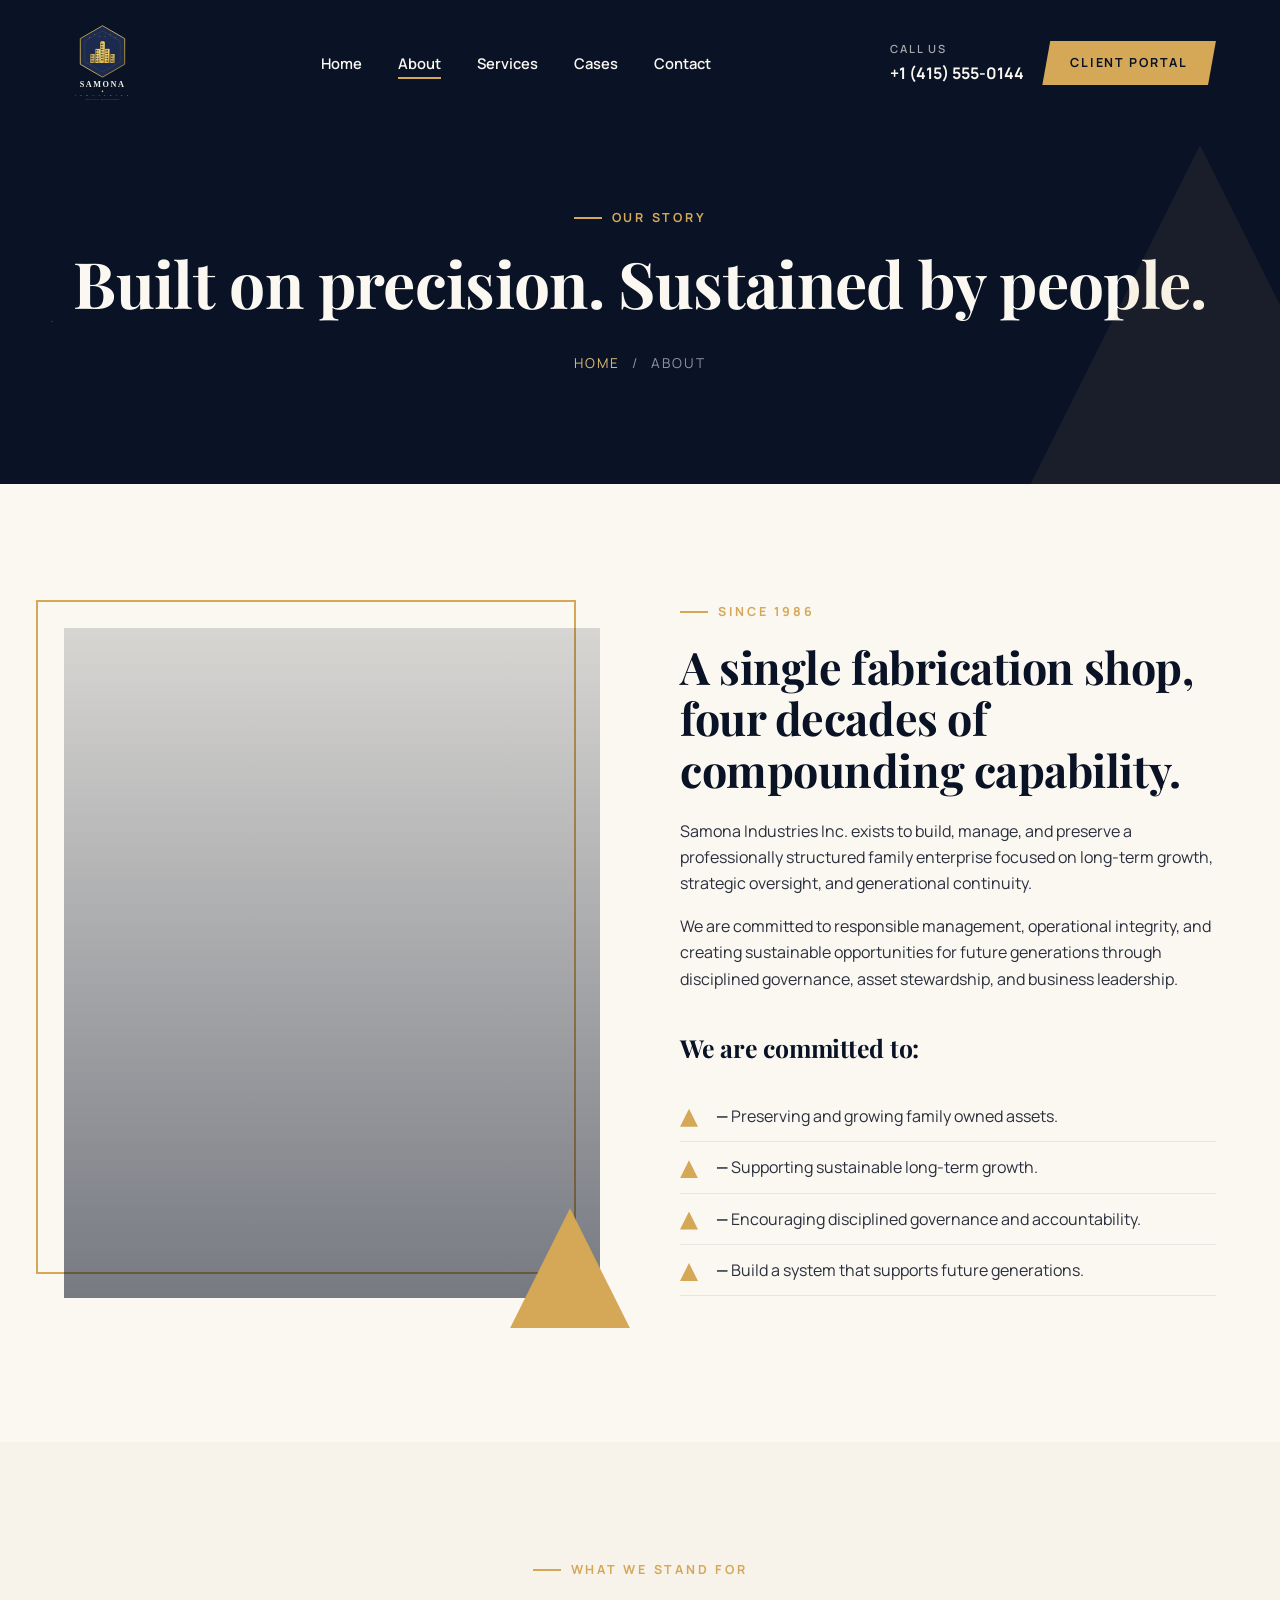
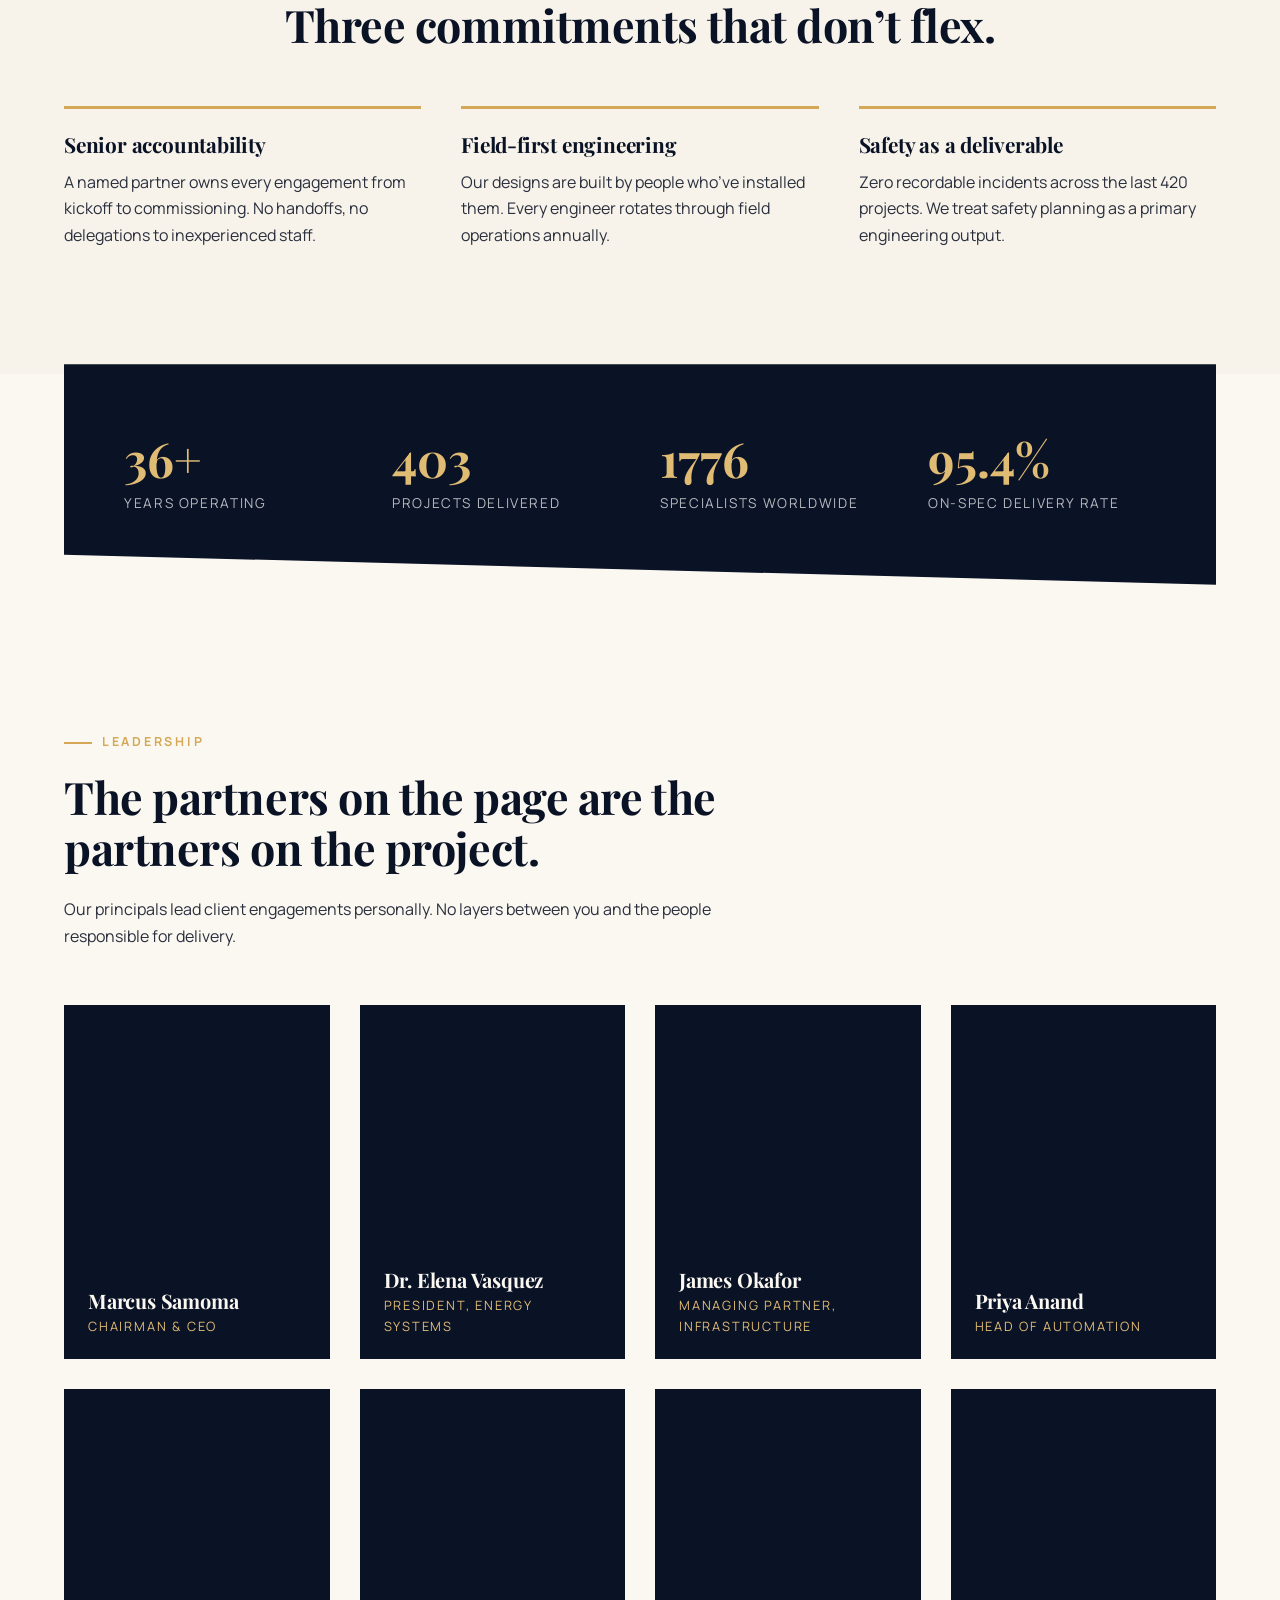
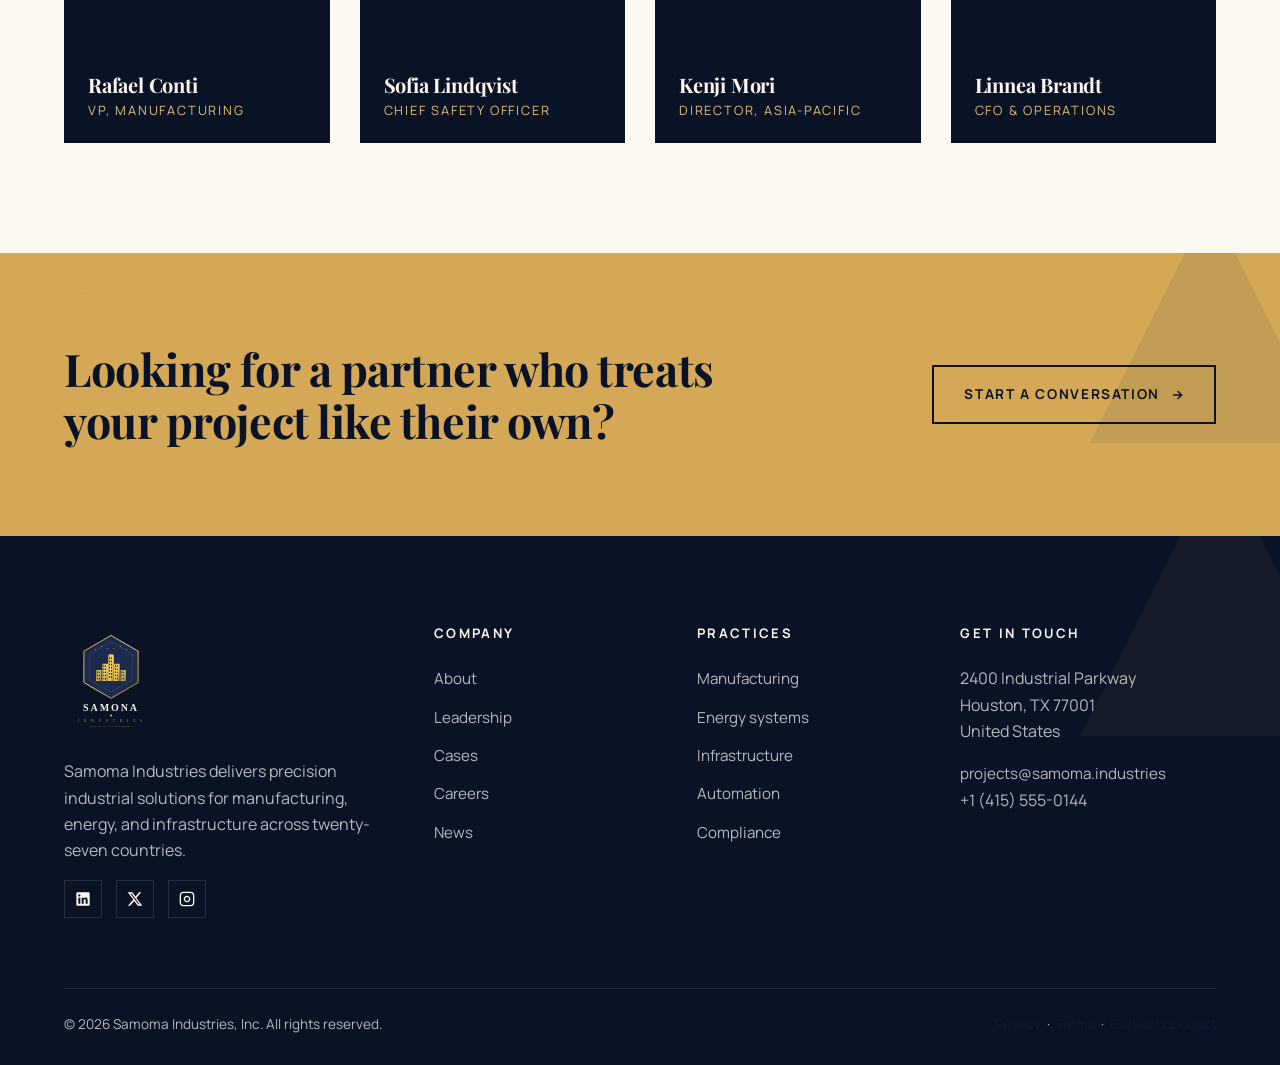
==== commit 1f27d0e9: "Add Samona Industries logo and fix navbar contrast - Transparent SVG logos (light-on-dark + dark-on-" ====
--- a/about.html
+++ b/about.html
@@ -16,8 +16,8 @@
   <header class="site-header">
     <div class="container nav">
       <a class="brand" href="index.html">
-        <span class="mark"></span>
-        Samoma<strong>.</strong>
+        <img class="brand-img brand-img-dark" src="assets/images/samona-logo-dark.svg" alt="Samona Industries">
+        <img class="brand-img brand-img-light" src="assets/images/samona-logo-light.svg" alt="" aria-hidden="true">
       </a>
       <ul class="nav-links" id="nav-links">
         <li><a href="index.html">Home</a></li>
@@ -25,7 +25,7 @@
         <li><a href="services.html">Services</a></li>
         <li><a href="services.html#cases">Cases</a></li>
         <li><a href="#contact">Contact</a></li>
-        <li><a href="login.html">Client Portal</a></li>
+        
       </ul>
       <div class="nav-cta">
         <div class="nav-phone">
@@ -59,13 +59,15 @@
         <div class="about-copy reveal">
           <span class="eyebrow">Since 1986</span>
           <h2>A single fabrication shop, four decades of compounding capability.</h2>
-          <p>What began in a 4,000 sq ft shop on the Texas Gulf Coast has grown into a multi-disciplinary industrial firm operating in twenty-seven countries. We owe that growth to one principle: every project deserves a partner accountable for the outcome, not a contractor managing tickets.</p>
-          <p>Today our engineers, fabricators, and program leads serve operators in aerospace, energy, water, transport, and advanced manufacturing &mdash; with the same standard of craft that defined our first weld.</p>
+          <p>Samona Industries Inc. exists to build, manage, and preserve a professionally structured family enterprise focused on long-term growth, strategic oversight, and generational continuity.</p>
+          <p>We are committed to responsible management, operational integrity, and creating sustainable opportunities for future generations through disciplined governance, asset stewardship, and business leadership.</p>
+          <br>
+          <h3>We are committed to:</h3>
           <ul class="about-features">
-            <li><strong>1986</strong> &mdash; Founded by Marcus Samoma in Pasadena, Texas.</li>
-            <li><strong>2001</strong> &mdash; First international project (Rotterdam petrochemical refit).</li>
-            <li><strong>2018</strong> &mdash; Industrial Automation practice launched.</li>
-            <li><strong>2025</strong> &mdash; ISO 9001:2015 recertified; 420th project closed.</li>
+            <li><strong>&mdash; </strong>   Preserving and growing family owned assets.</li>
+            <li><strong>&mdash; </strong>   Supporting sustainable long-term growth.</li>
+            <li><strong>&mdash; </strong>   Encouraging disciplined governance and accountability.</li>
+            <li><strong>&mdash; </strong>   Build a system that supports future generations.</li>
           </ul>
         </div>
       </div>
@@ -238,8 +240,8 @@
       <div class="footer-grid">
         <div>
           <a class="brand" href="index.html">
-            <span class="mark"></span>
-            Samoma<strong>.</strong>
+            <img class="brand-img brand-img-dark" src="assets/images/samona-logo-dark.svg" alt="Samona Industries">
+            <img class="brand-img brand-img-light" src="assets/images/samona-logo-light.svg" alt="" aria-hidden="true">
           </a>
           <p>Samoma Industries delivers precision industrial solutions for manufacturing, energy, and infrastructure across twenty-seven countries.</p>
           <div class="footer-socials">
--- a/assets/css/style.css
+++ b/assets/css/style.css
@@ -173,6 +173,19 @@
   padding: 10px 0;
   box-shadow: var(--shadow-sm);
 }
+/* Header floats over a navy hero on home/about/services/dashboard.
+   While unscrolled, flip nav text to cream so it reads against navy. */
+body:has(.hero, .page-hero) .site-header:not(.scrolled) .brand,
+body:has(.hero, .page-hero) .site-header:not(.scrolled) .nav-links a,
+body:has(.hero, .page-hero) .site-header:not(.scrolled) .nav-phone {
+  color: var(--cream-50);
+}
+body:has(.hero, .page-hero) .site-header:not(.scrolled) .nav-phone span {
+  color: rgba(251, 248, 241, 0.65);
+}
+body:has(.hero, .page-hero) .site-header:not(.scrolled) .nav-toggle span {
+  background: var(--cream-50);
+}
 .nav {
   display: flex;
   align-items: center;
@@ -203,6 +216,17 @@
   margin-top: 8px;
 }
 .brand strong { color: var(--gold-500); margin-left: 2px; }
+
+.brand-img {
+  display: block;
+  height: 90px;
+  width: auto;
+}
+.brand-img-light { display: none; }
+.site-header.scrolled .brand-img-dark { display: none; }
+.site-header.scrolled .brand-img-light { display: block; }
+.footer-grid .brand .brand-img { height: 110px; }
+.auth-aside .brand .brand-img { height: 140px; }
 
 .nav-links {
   display: flex;
@@ -985,6 +1009,17 @@
 .form-field.has-error .form-error {
   display: block;
 }
+
+.form-banner {
+  margin: 0 0 20px;
+  padding: 12px 16px;
+  font-size: 0.88rem;
+  color: var(--danger);
+  background: rgba(192, 57, 43, 0.08);
+  border: 1px solid rgba(192, 57, 43, 0.25);
+  border-radius: var(--radius-sm);
+}
+.form-banner[hidden] { display: none; }
 
 .form-row {
   display: flex;
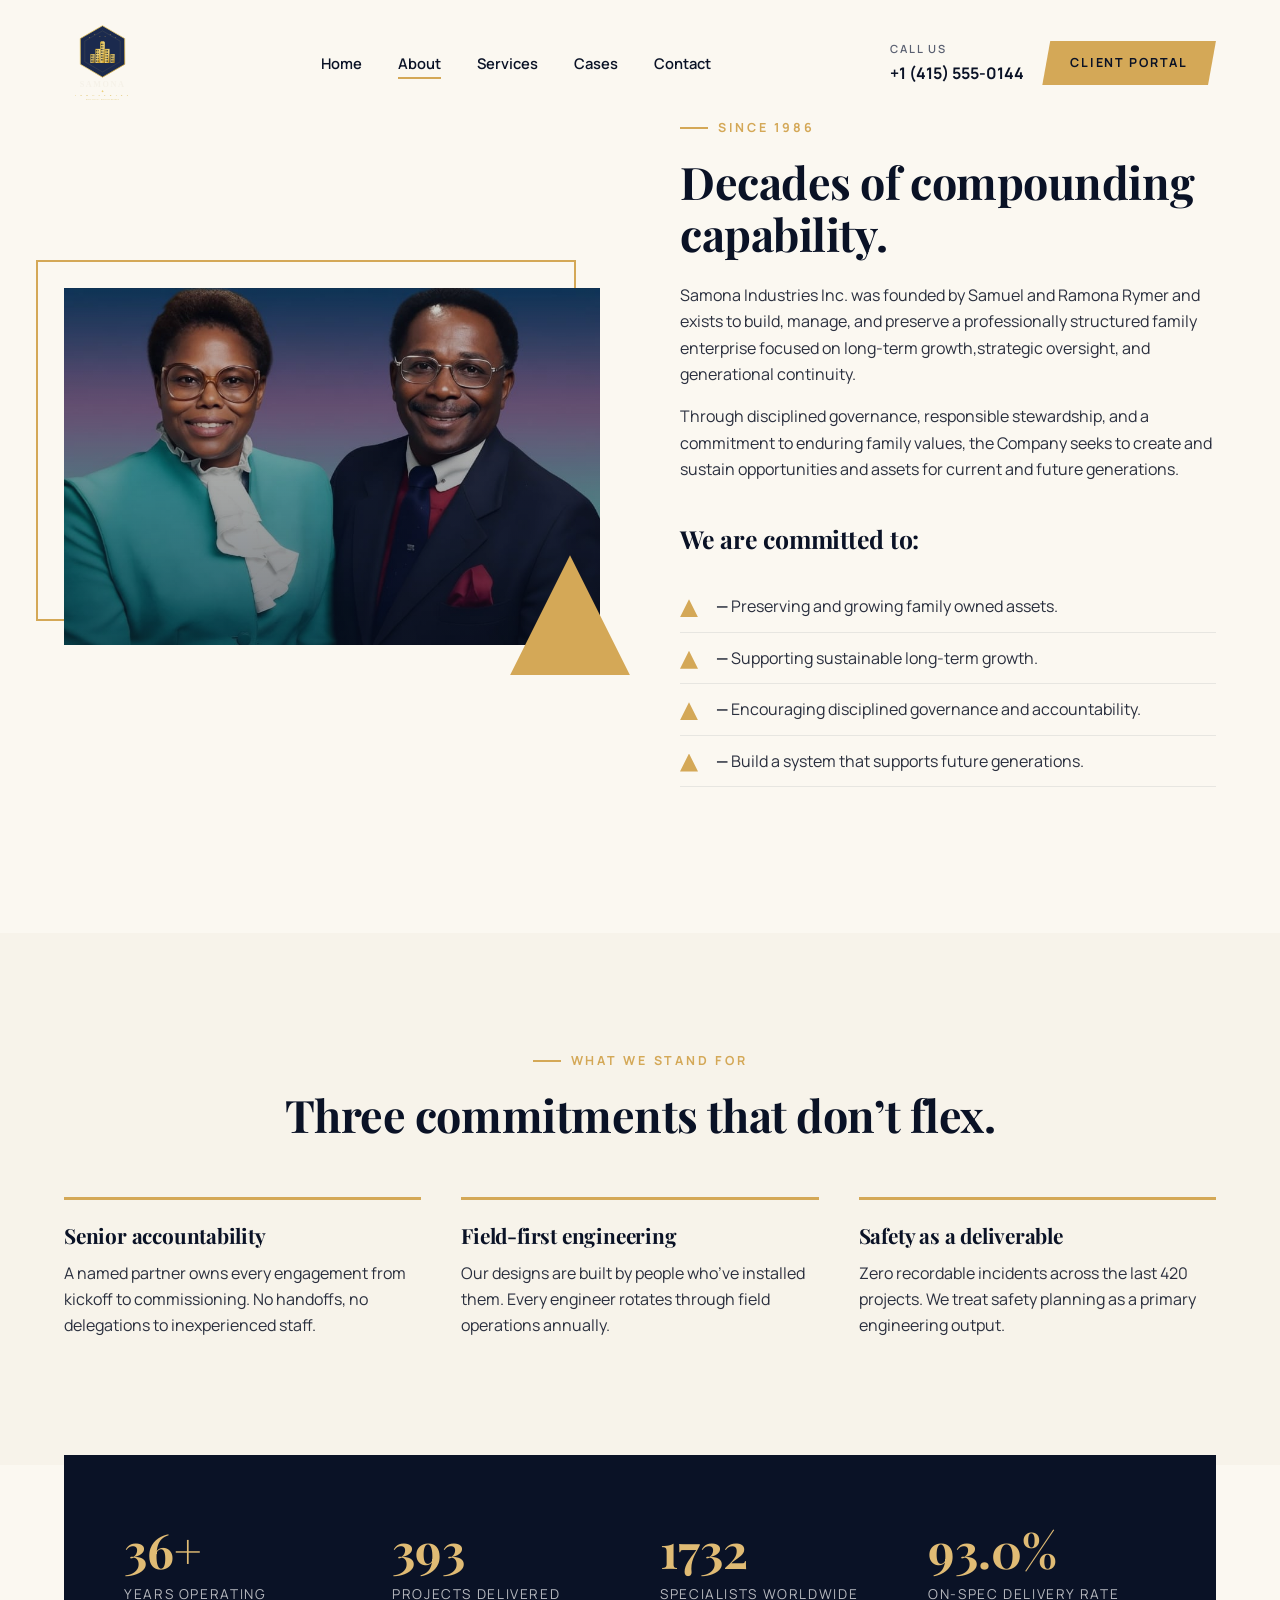
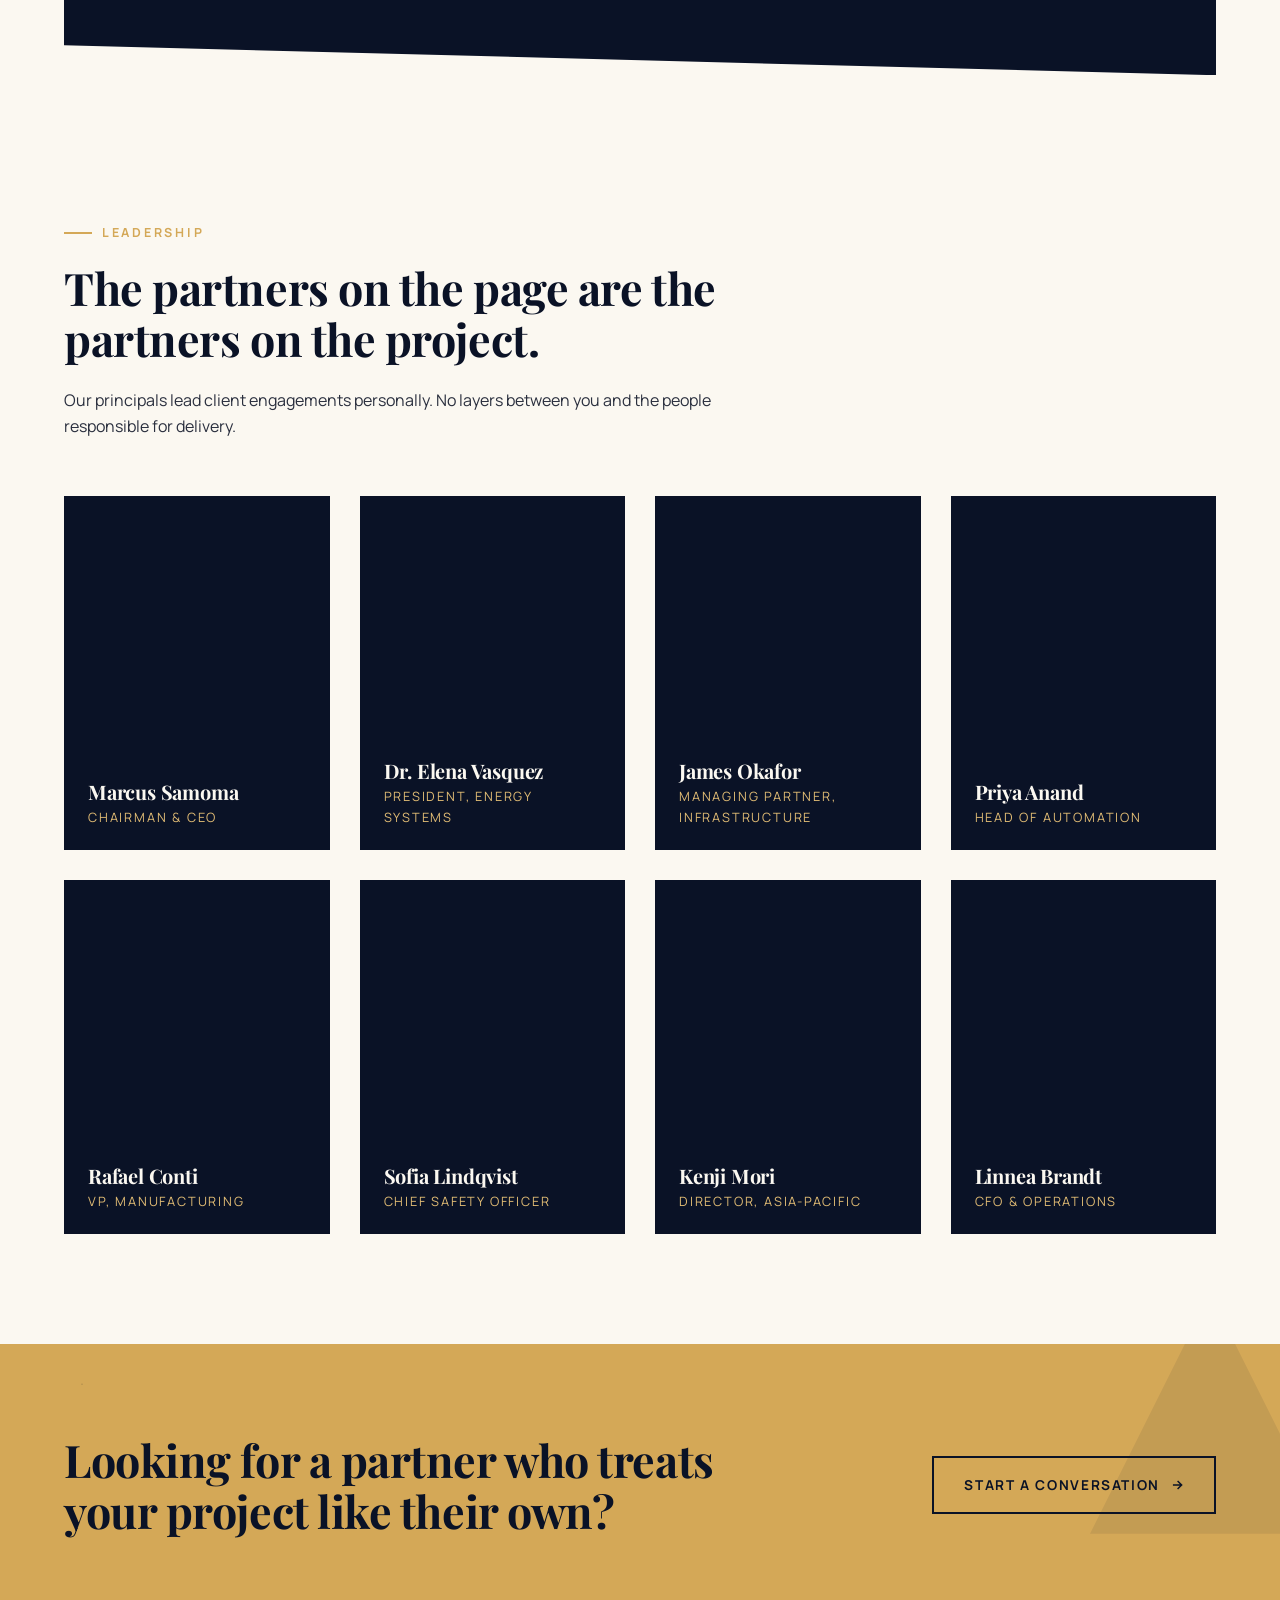
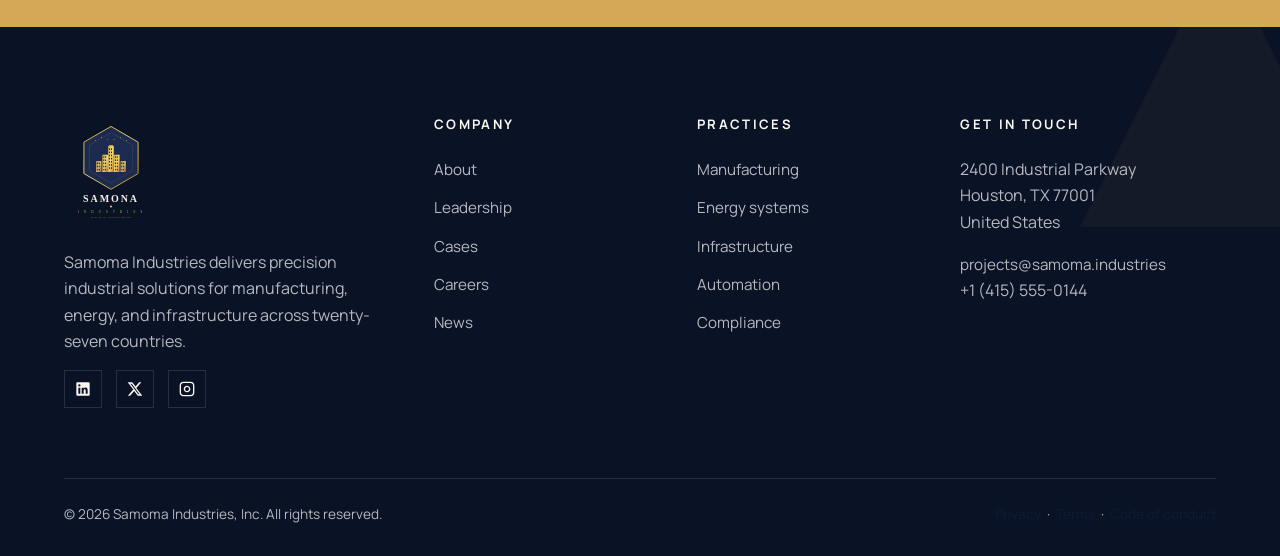
==== commit 01f6ba97: "Add client profile page and local dev tooling - New profile.php: logged-in users can update company " ====
--- a/about.html
+++ b/about.html
@@ -4,7 +4,7 @@
   <meta charset="UTF-8" />
   <meta name="viewport" content="width=device-width, initial-scale=1.0" />
   <title>About — Samoma Industries</title>
-  <meta name="description" content="Four decades of industrial engineering, led by a senior team operating in 27 countries." />
+  <meta name="description" content="Decades of industrial engineering, led by a senior team operating in 27 countries." />
   <link rel="preconnect" href="https://fonts.googleapis.com" />
   <link rel="preconnect" href="https://fonts.gstatic.com" crossorigin />
   <link href="https://fonts.googleapis.com/css2?family=Manrope:wght@400;500;600;700;800&family=Playfair+Display:ital,wght@0,400;0,600;0,700;0,800;1,400;1,600&display=swap" rel="stylesheet" />
@@ -41,26 +41,17 @@
   </header>
 
   <!-- Page hero -->
-  <section class="page-hero">
-    <div class="container reveal">
-      <span class="eyebrow" style="justify-content:center;">Our story</span>
-      <h1>Built on precision. Sustained by people.</h1>
-      <div class="crumbs">
-        <a href="index.html">Home</a> <span>/</span> <span>About</span>
-      </div>
-    </div>
-  </section>
 
   <!-- Story -->
   <section>
     <div class="container">
       <div class="about-preview">
-        <div class="about-image reveal" style="background-image: linear-gradient(180deg, rgba(10,18,38,0.15), rgba(10,18,38,0.55)), url('https://images.unsplash.com/photo-1565939497761-3f0a9b2bc6e5?auto=format&fit=crop&w=900&q=80');"></div>
+        <div class="about-image reveal" style="aspect-ratio: 3 / 2; background-image: linear-gradient(180deg, rgba(10,18,38,0.15), rgba(10,18,38,0.55)), url('assets/images/founders.jpg');"></div>
         <div class="about-copy reveal">
           <span class="eyebrow">Since 1986</span>
-          <h2>A single fabrication shop, four decades of compounding capability.</h2>
-          <p>Samona Industries Inc. exists to build, manage, and preserve a professionally structured family enterprise focused on long-term growth, strategic oversight, and generational continuity.</p>
-          <p>We are committed to responsible management, operational integrity, and creating sustainable opportunities for future generations through disciplined governance, asset stewardship, and business leadership.</p>
+          <h2>Decades of compounding capability.</h2>
+          <p>Samona Industries Inc. was founded by Samuel and Ramona Rymer and exists to build, manage, and preserve a professionally structured family enterprise focused on long-term growth,strategic oversight, and generational continuity.  </p>
+          <p>Through disciplined governance, responsible stewardship, and a commitment to enduring family values, the Company seeks to create and sustain opportunities and assets for current and future generations.</p>
           <br>
           <h3>We are committed to:</h3>
           <ul class="about-features">
--- a/assets/css/style.css
+++ b/assets/css/style.css
@@ -996,6 +996,11 @@
   border-color: var(--gold-500);
   box-shadow: 0 0 0 4px rgba(212,168,87,0.15);
 }
+textarea.form-input {
+  resize: vertical;
+  min-height: 110px;
+  line-height: 1.55;
+}
 .form-error {
   display: none;
   font-size: 0.82rem;
@@ -1020,6 +1025,11 @@
   border-radius: var(--radius-sm);
 }
 .form-banner[hidden] { display: none; }
+.form-banner-ok {
+  color: #1e7a46;
+  background: rgba(30, 122, 70, 0.08);
+  border-color: rgba(30, 122, 70, 0.25);
+}
 
 .form-row {
   display: flex;
@@ -1100,6 +1110,299 @@
   margin-left: 6px;
 }
 .form-meta a:hover { color: var(--navy-900); }
+
+/* ---------- Admin UI ---------- */
+.admin-header {
+  position: relative;
+  background: var(--cream-50);
+  border-bottom: 1px solid var(--line);
+  padding: 14px 0;
+}
+.admin-header .brand-img { height: 56px; }
+.admin-header .nav-links a { color: var(--navy-900); }
+.admin-pill {
+  display: inline-block;
+  padding: 4px 12px;
+  margin-left: 16px;
+  background: var(--navy-900);
+  color: var(--cream-50);
+  font-family: 'Manrope', sans-serif;
+  font-size: 0.7rem;
+  font-weight: 700;
+  letter-spacing: 0.18em;
+  text-transform: uppercase;
+}
+.admin-hero {
+  background: var(--navy-900);
+  color: var(--cream-50);
+  padding: 50px 0;
+}
+.admin-hero h1 { color: var(--cream-50); font-size: clamp(1.8rem, 3vw, 2.4rem); margin-bottom: 8px; }
+.admin-hero h1 em { color: var(--gold-400); font-style: italic; }
+.admin-hero p { color: rgba(251, 248, 241, 0.75); margin: 0; }
+
+.admin-cards {
+  display: grid;
+  grid-template-columns: repeat(2, 1fr);
+  gap: 20px;
+  margin-top: 24px;
+}
+.admin-card {
+  display: block;
+  padding: 36px 32px;
+  background: var(--cream-50);
+  border: 1px solid var(--line);
+  color: var(--navy-900);
+  text-decoration: none;
+  transition: background var(--transition), color var(--transition), border-color var(--transition), transform var(--transition);
+}
+.admin-card:hover {
+  background: var(--navy-900);
+  color: var(--cream-50);
+  border-color: var(--navy-900);
+  transform: translateY(-2px);
+}
+.admin-card-stat {
+  font-family: 'Playfair Display', serif;
+  font-size: 3.2rem;
+  font-weight: 700;
+  line-height: 1;
+  margin-bottom: 8px;
+}
+.admin-card:hover .admin-card-stat { color: var(--gold-400); }
+.admin-card-stat-label {
+  font-family: 'Manrope', sans-serif;
+  font-size: 0.78rem;
+  font-weight: 700;
+  letter-spacing: 0.16em;
+  text-transform: uppercase;
+  color: var(--gold-500);
+  margin-bottom: 16px;
+}
+.admin-card-meta { font-size: 0.9rem; color: var(--ink-500); }
+.admin-card:hover .admin-card-meta { color: rgba(251, 248, 241, 0.65); }
+.admin-card-action {
+  margin-top: 24px;
+  font-family: 'Manrope', sans-serif;
+  font-weight: 700;
+  font-size: 0.85rem;
+  letter-spacing: 0.1em;
+  text-transform: uppercase;
+}
+
+.admin-flash {
+  padding: 16px 20px;
+  margin-bottom: 24px;
+  border-radius: var(--radius-sm);
+  font-size: 0.92rem;
+}
+.admin-flash-ok  { background: rgba(45,122,45,0.08); border: 1px solid rgba(45,122,45,0.25); color: #1f5a1f; }
+.admin-flash-err { background: rgba(192,57,43,0.08); border: 1px solid rgba(192,57,43,0.25); color: var(--danger); }
+.admin-flash code { background: rgba(0,0,0,0.06); padding: 2px 6px; border-radius: 3px; }
+.admin-temp-pw {
+  display: inline-block;
+  margin-left: 6px;
+  padding: 4px 10px;
+  background: var(--navy-900);
+  color: var(--gold-400);
+  font-family: 'SF Mono', Menlo, monospace;
+  font-size: 1.05rem;
+  letter-spacing: 0.05em;
+  user-select: all;
+}
+
+.admin-filters { display: flex; gap: 8px; margin-bottom: 20px; flex-wrap: wrap; }
+.admin-filter {
+  display: inline-flex;
+  align-items: center;
+  gap: 8px;
+  padding: 8px 14px;
+  background: var(--cream-100);
+  border: 1px solid var(--line);
+  color: var(--ink-700);
+  text-decoration: none;
+  font-family: 'Manrope', sans-serif;
+  font-size: 0.82rem;
+  font-weight: 600;
+  letter-spacing: 0.06em;
+  text-transform: uppercase;
+  transition: background var(--transition), color var(--transition), border-color var(--transition);
+}
+.admin-filter span {
+  display: inline-block;
+  min-width: 22px;
+  padding: 0 6px;
+  background: rgba(0,0,0,0.08);
+  border-radius: 999px;
+  font-size: 0.75rem;
+  text-align: center;
+}
+.admin-filter.is-active {
+  background: var(--navy-900);
+  color: var(--cream-50);
+  border-color: var(--navy-900);
+}
+.admin-filter.is-active span { background: var(--gold-500); color: var(--navy-900); }
+
+.admin-table-wrap { overflow-x: auto; }
+.admin-table {
+  width: 100%;
+  border-collapse: collapse;
+  background: var(--cream-50);
+  border: 1px solid var(--line);
+  font-size: 0.92rem;
+}
+.admin-table th {
+  text-align: left;
+  padding: 12px 14px;
+  background: var(--navy-900);
+  color: var(--cream-50);
+  font-family: 'Manrope', sans-serif;
+  font-size: 0.72rem;
+  font-weight: 700;
+  letter-spacing: 0.14em;
+  text-transform: uppercase;
+  white-space: nowrap;
+}
+.admin-table td {
+  padding: 14px;
+  border-top: 1px solid var(--line);
+  vertical-align: top;
+}
+.admin-table tr:hover td { background: var(--cream-100); }
+.admin-table small { color: var(--ink-500); font-size: 0.82rem; }
+.admin-table a { color: var(--navy-800); }
+.admin-table a:hover { color: var(--gold-500); }
+
+.admin-status {
+  display: inline-block;
+  padding: 4px 10px;
+  border-radius: 3px;
+  font-size: 0.74rem;
+  font-weight: 600;
+  text-transform: uppercase;
+  letter-spacing: 0.06em;
+  background: var(--cream-100);
+  color: var(--ink-600);
+}
+.admin-status-paid {
+  background: #d4edda;
+  color: #155724;
+}
+.admin-status-pending {
+  background: #fff3cd;
+  color: #856404;
+}
+.admin-status-expired {
+  background: #f8d7da;
+  color: #721c24;
+}
+.admin-status-failed {
+  background: #f8d7da;
+  color: #721c24;
+}
+.admin-status-refunded {
+  background: #d1ecf1;
+  color: #0c5460;
+}
+
+.admin-actions { display: flex; gap: 6px; flex-wrap: wrap; }
+.btn-tiny {
+  padding: 6px 12px;
+  font-family: 'Manrope', sans-serif;
+  font-size: 0.74rem;
+  font-weight: 700;
+  letter-spacing: 0.08em;
+  text-transform: uppercase;
+  border: 1px solid var(--line);
+  background: transparent;
+  color: var(--navy-900);
+  cursor: pointer;
+  transition: background var(--transition), color var(--transition), border-color var(--transition);
+}
+.btn-tiny:hover { background: var(--navy-900); color: var(--cream-50); border-color: var(--navy-900); }
+.btn-tiny-approve { background: var(--gold-500); color: var(--navy-900); border-color: var(--gold-500); }
+.btn-tiny-approve:hover { background: var(--gold-400); border-color: var(--gold-400); color: var(--navy-900); }
+.btn-tiny-deny { color: var(--ink-700); }
+.btn-tiny-spam { color: var(--danger); border-color: rgba(192,57,43,0.3); }
+.btn-tiny-spam:hover { background: var(--danger); color: var(--cream-50); border-color: var(--danger); }
+
+.status-badge {
+  display: inline-block;
+  padding: 3px 10px;
+  font-family: 'Manrope', sans-serif;
+  font-size: 0.7rem;
+  font-weight: 700;
+  letter-spacing: 0.1em;
+  text-transform: uppercase;
+  border-radius: 2px;
+}
+.status-pending  { background: var(--gold-300); color: var(--navy-900); }
+.status-approved { background: rgba(45,122,45,0.15); color: #1f5a1f; }
+.status-denied   { background: rgba(192,57,43,0.12); color: var(--danger); }
+.status-spam     { background: var(--ink-300); color: var(--ink-900); }
+
+/* ---------- Client portal tile grid ---------- */
+.portal-grid {
+  display: grid;
+  grid-template-columns: repeat(3, 1fr);
+  gap: 20px;
+  margin-top: 40px;
+}
+.portal-tile {
+  position: relative;
+  display: flex;
+  flex-direction: column;
+  gap: 28px;
+  padding: 32px;
+  min-height: 220px;
+  background: var(--cream-50);
+  border: 1px solid var(--line);
+  color: var(--navy-900);
+  text-decoration: none;
+  overflow: hidden;
+  transition: background var(--transition),
+              color var(--transition),
+              border-color var(--transition),
+              transform var(--transition),
+              box-shadow var(--transition);
+}
+.portal-tile::before {
+  content: "";
+  position: absolute;
+  top: 0; right: 0;
+  width: 48px; height: 48px;
+  background: var(--gold-500);
+  clip-path: polygon(100% 0, 0 0, 100% 100%);
+  transition: background var(--transition);
+}
+.portal-tile:hover {
+  background: var(--navy-900);
+  color: var(--cream-50);
+  border-color: var(--navy-900);
+  transform: translateY(-2px);
+  box-shadow: var(--shadow-md);
+}
+.portal-tile:hover::before { background: var(--gold-400); }
+
+.portal-tile-icon {
+  width: 16px;
+  height: 16px;
+  color: var(--gold-500);
+  flex-shrink: 0;
+  transition: color var(--transition);
+}
+.portal-tile-icon svg { width: 100%; height: 100%; }
+.portal-tile:hover .portal-tile-icon { color: var(--gold-400); }
+
+.portal-tile-label {
+  font-family: 'Playfair Display', serif;
+  font-size: 1.35rem;
+  font-weight: 700;
+  line-height: 1.25;
+  letter-spacing: -0.01em;
+  margin-top: auto;
+}
 
 /* ---------- Reveal-on-scroll ---------- */
 .reveal {
@@ -1167,6 +1470,10 @@
   .auth-aside-meta { display: none; }
   .auth-form-wrap { padding: 50px 24px 70px; }
   .btn-compact { display: none; }
+
+  .portal-grid { grid-template-columns: repeat(2, 1fr); }
+  .admin-cards { grid-template-columns: 1fr; }
+  .admin-pill { display: none; }
 }
 
 @media (max-width: 600px) {
@@ -1176,4 +1483,7 @@
   .stats-band { grid-template-columns: 1fr; padding: 40px 24px; }
   .hero h1 { font-size: 2.2rem; }
   .footer-grid { grid-template-columns: 1fr; }
-}
+
+  .portal-grid { grid-template-columns: 1fr; }
+  .portal-tile { min-height: 160px; padding: 28px; }
+}
